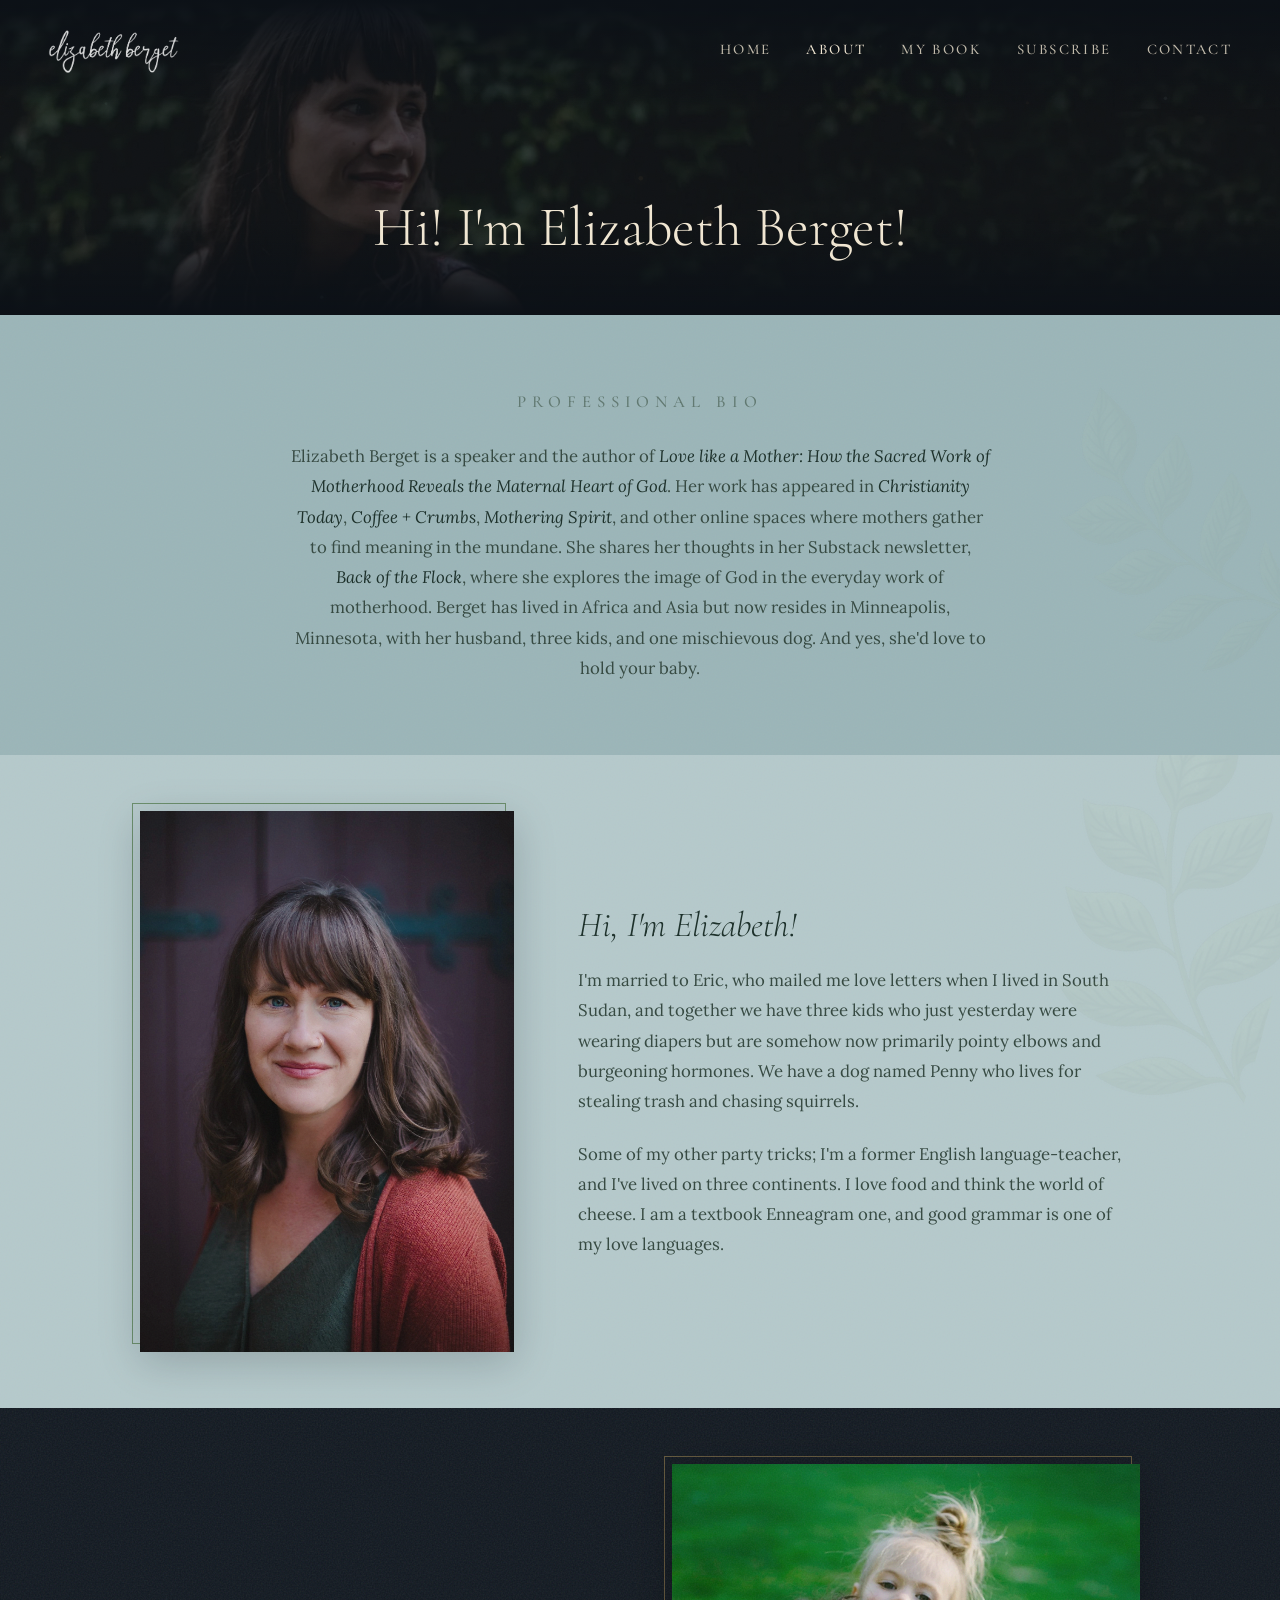
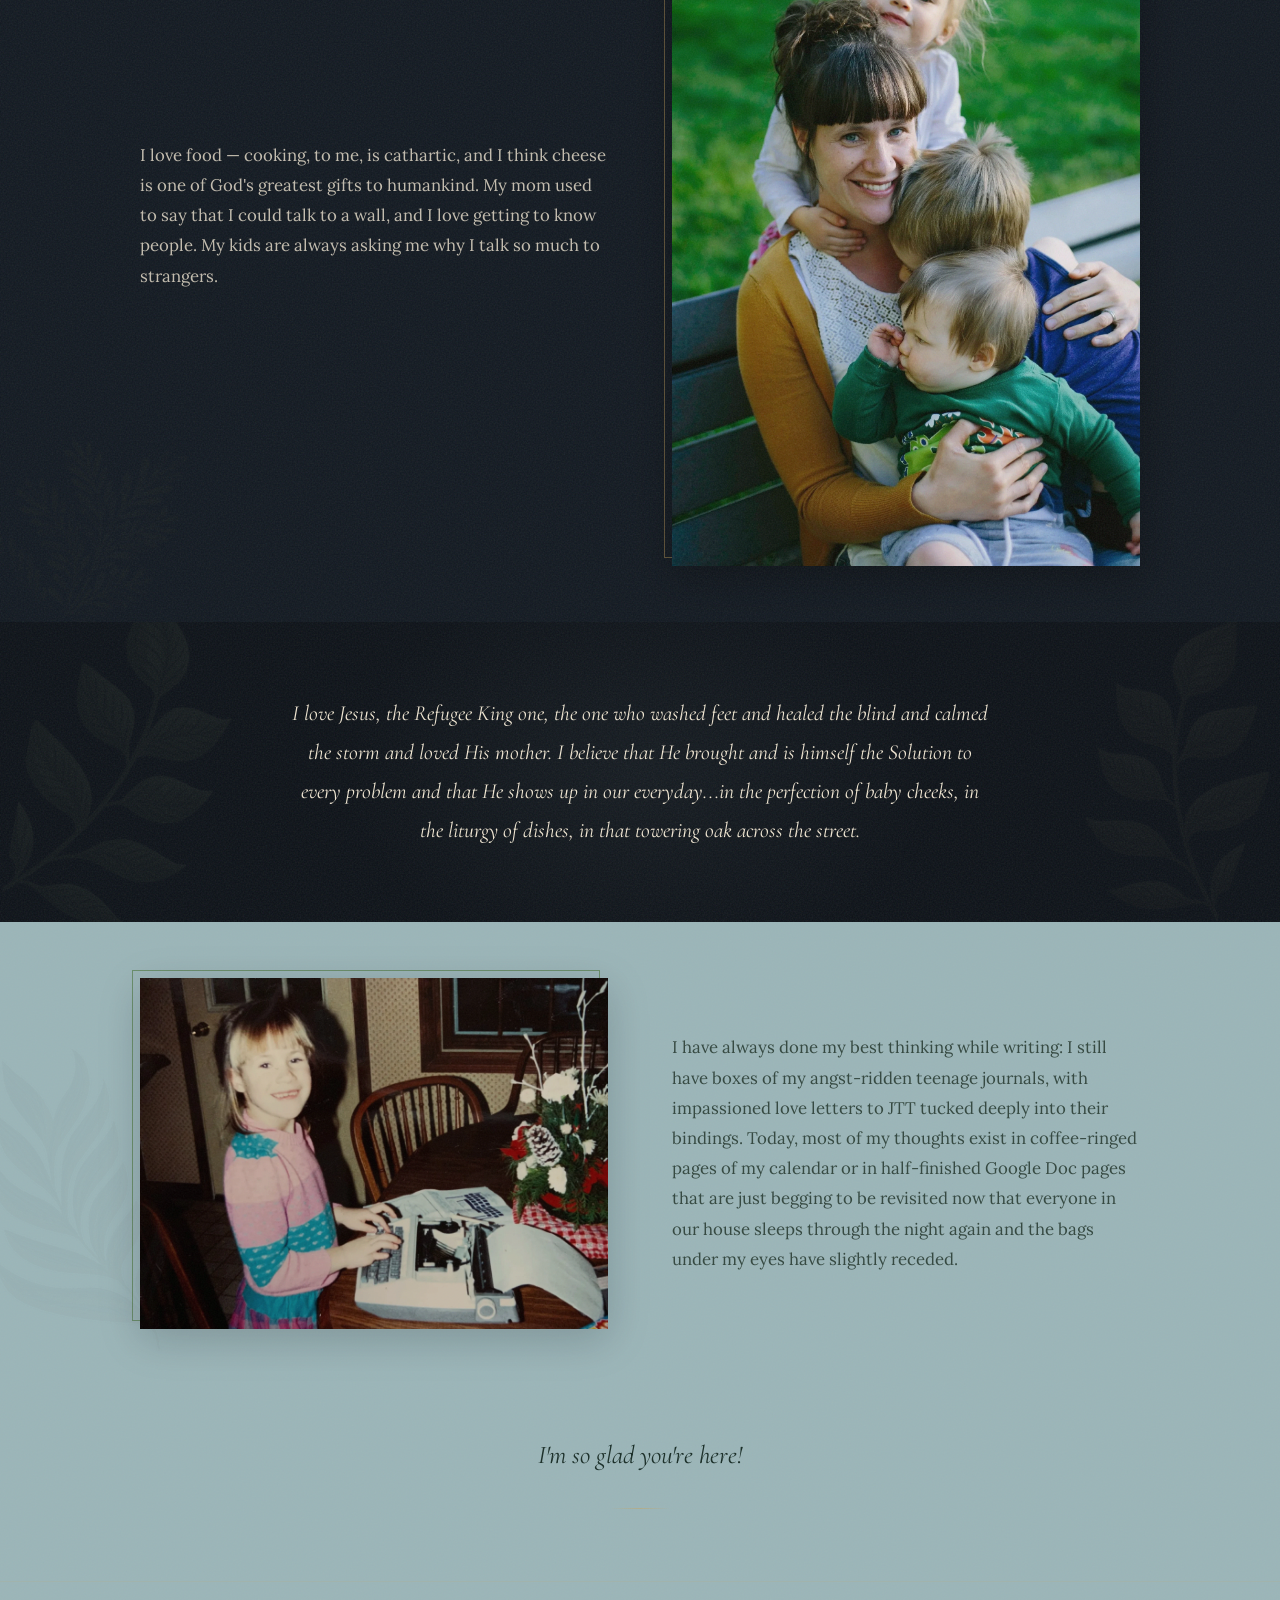
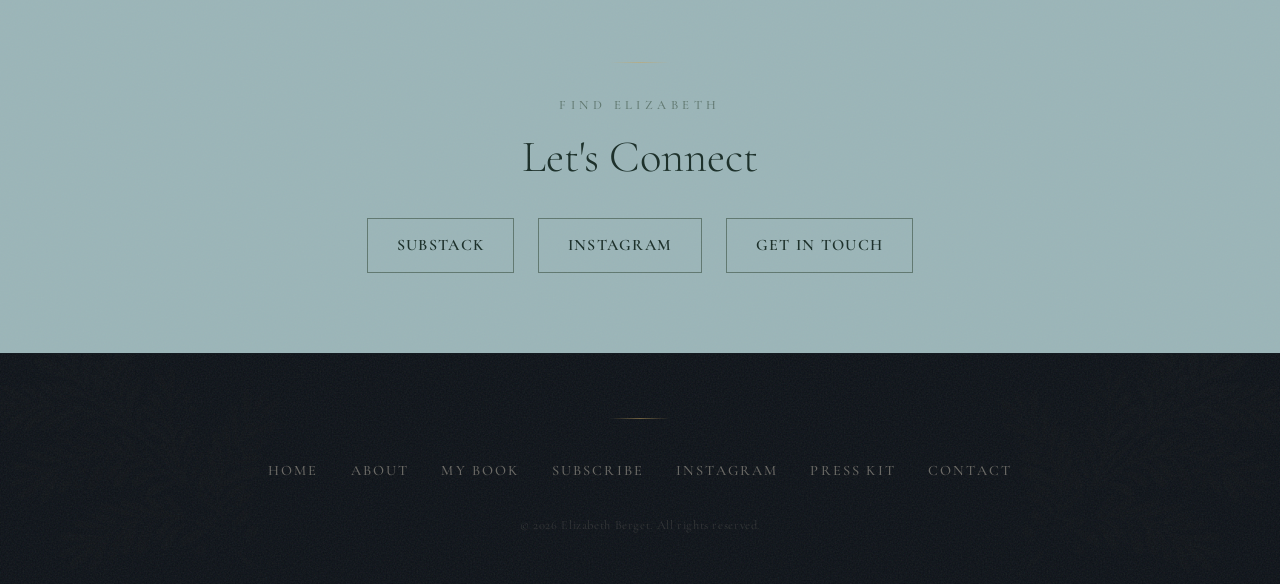
==== about.html @ 2bd314c6 "Update about page bio, hero text, and layout; contact page text; homepage leaf opacity and button te" ====
<!DOCTYPE html>
<html lang="en">
<head>
<meta charset="UTF-8">
<meta name="viewport" content="width=device-width, initial-scale=1.0">
<title>About — Elizabeth Berget</title>
<meta name="description" content="Meet Elizabeth Berget — writer, mother, former teacher, and author of Love Like a Mother.">
<link rel="stylesheet" href="styles.css">
<style>
  .art-leaf { position: absolute; pointer-events: none; z-index: 1; width: 220px; opacity: 0.12; }
  .art-leaf img { display: block; width: 100%; height: auto; }

  /* ===== ABOUT HERO ===== */
  .about-hero {
    position: relative; z-index: 2; overflow: hidden;
  }
  .about-hero-bg {
    width: 100%; height: 35vh; min-height: 280px;
    position: relative; overflow: hidden;
  }
  .about-hero-bg img {
    width: 100%; height: 100%;
    object-fit: cover; object-position: center 30%;
    opacity: 0.5; filter: brightness(0.55) saturate(0.75);
  }
  .about-hero-bg::after {
    content: '';
    position: absolute; inset: 0;
    background: linear-gradient(180deg, var(--midnight) 0%, transparent 35%, transparent 70%, var(--midnight) 100%);
  }
  .about-hero-overlay {
    position: absolute; bottom: 2.5rem; left: 50%;
    transform: translateX(-50%);
    text-align: center; z-index: 3;
  }
  .about-hero-overlay h1 {
    font-family: 'Cormorant Garamond', serif;
    font-size: 3.5rem; font-weight: 300;
    color: var(--cream);
    opacity: 0; animation: fadeUp 0.8s ease 0.3s forwards;
  }


  /* ===== GREETING (blue mist) ===== */
  .about-greeting {
    position: relative; z-index: 2;
    padding: 5rem 2rem 2rem; text-align: center;
    background: var(--blue-mist);
  }
  .about-greeting h2 {
    font-family: 'Cormorant Garamond', serif;
    font-size: 3.2rem; font-weight: 300;
    color: var(--ink); line-height: 1.2; margin-bottom: 0.5rem;
  }
  .about-greeting h2 em {
    font-style: italic; color: var(--midnight-blue); font-weight: 400;
  }
  .about-greeting .greeting-line {
    width: 60px; height: 1px;
    background: linear-gradient(90deg, transparent, var(--gold-dim), transparent);
    margin: 1.5rem auto 0;
  }


  /* ===== STORY BLOCKS ===== */
  .story-block {
    position: relative; z-index: 2; padding: 3.5rem 2rem;
  }

  /* Light = blue mist */
  .story-block.light { background: var(--blue-mist); }
  .story-block.light .story-text p { color: var(--ink-soft); }
  .story-block.light .story-text em { color: var(--midnight-blue); }
  .story-block.light .story-photo::before { border-color: #6A8E6B; }
  .story-block.light .story-photo img { box-shadow: 0 10px 40px rgba(12,17,23,0.2); }

  /* Pale = blue pale (matches "Hi I'm Elizabeth" section) */
  .story-block.pale { background: var(--blue-pale); }
  .story-block.pale .story-text p { color: var(--ink-soft); }
  .story-block.pale .story-text em { color: var(--midnight-blue); }
  .story-block.pale .story-photo::before { border-color: #6A8E6B; }
  .story-block.pale .story-photo img { box-shadow: 0 10px 40px rgba(12,17,23,0.2); }
  .story-block.pale .story-block-inner { grid-template-columns: 2fr 3fr; }

  /* Sage = midnight dark */
  .story-block.sage { background: var(--midnight-warm); }
  .story-block.sage .story-text p { color: var(--cream-soft); }
  .story-block.sage .story-text em { color: var(--blue-pale); }
  .story-block.sage .story-photo::before { border-color: rgba(200,164,92,0.45); }
  .story-block.sage .story-photo img { box-shadow: 0 10px 40px rgba(0,0,0,0.35); }

  .story-block-inner {
    max-width: 1000px; margin: 0 auto;
    display: grid; grid-template-columns: 1fr 1fr;
    gap: 4rem; align-items: center;
  }

  .story-photo { position: relative; }
  .story-photo::before {
    content: '';
    position: absolute;
    top: -8px; left: -8px; right: 8px; bottom: 8px;
    border: 1px solid rgba(200,164,92,0.35);
    pointer-events: none;
  }
  .story-photo img {
    width: 100%; height: auto; display: block;
    filter: brightness(0.95) saturate(0.9);
    box-shadow: 0 10px 40px rgba(0,0,0,0.35);
  }

  .story-greeting {
    font-family: 'Cormorant Garamond', serif;
    font-size: 2.2rem; font-weight: 300;
    font-style: italic; color: var(--ink);
    line-height: 1.2; margin-bottom: 1.2rem;
    text-align: left;
  }

  .story-text p {
    font-size: 1.05rem; color: var(--cream-soft);
    line-height: 1.8; margin-bottom: 1.4rem;
  }
  .story-text p:last-child { margin-bottom: 0; }
  .story-text em { color: var(--blue-pale); font-style: italic; }

  .story-block.reversed .story-photo { order: 2; }
  .story-block.reversed .story-text { order: 1; }


  /* ===== PULL QUOTE (midnight) ===== */
  .pull-quote {
    position: relative; z-index: 2;
    padding: 4.5rem 2rem; text-align: center;
    background: var(--midnight);
  }
  .pull-quote::before {
    content: '';
    position: absolute; top: 50%; left: 50%;
    transform: translate(-50%, -50%);
    width: 600px; height: 400px;
    background: radial-gradient(ellipse at center, rgba(155,181,184,0.06) 0%, transparent 70%);
    pointer-events: none;
  }
  .pull-quote-inner {
    max-width: 700px; margin: 0 auto;
    position: relative; z-index: 2;
  }
  .pull-quote-mark {
    font-family: 'Cormorant Garamond', serif;
    font-size: 5rem; line-height: 1;
    color: var(--gold); opacity: 0.3;
    display: block; margin-bottom: -1rem;
  }
  .pull-quote p {
    font-family: 'Cormorant Garamond', serif;
    font-size: 1.35rem; font-weight: 400;
    font-style: italic; line-height: 1.8;
    color: var(--cream);
  }


  /* ===== CLOSING (blue mist) ===== */
  .about-closing {
    position: relative; z-index: 2;
    padding: 3rem 2rem 4.5rem; text-align: center;
    background: var(--blue-mist);
  }
  .about-closing p {
    font-family: 'Cormorant Garamond', serif;
    font-size: 1.6rem; font-weight: 400;
    font-style: italic; color: var(--ink);
  }
  .about-closing .closing-line {
    width: 60px; height: 1px;
    background: linear-gradient(90deg, transparent, var(--gold-dim), transparent);
    margin: 2rem auto 0;
  }


  /* ===== PROFESSIONAL BIO (midnight) ===== */
  .pro-bio {
    position: relative; z-index: 2;
    padding: 4.5rem 2rem;
    background: var(--midnight-warm);
  }
  .pro-bio.light {
    background: var(--blue-mist);
  }
  .pro-bio-inner {
    max-width: 700px; margin: 0 auto; text-align: center;
  }
  .pro-bio-inner .section-label { margin-bottom: 1.5rem; color: var(--gold); }
  .pro-bio-inner p { font-size: 1.05rem; color: var(--cream-soft); line-height: 1.8; }
  .pro-bio-inner em { color: var(--blue-pale); font-style: italic; }
  .pro-bio.light .pro-bio-inner .section-label { color: var(--ink-faint); }
  .pro-bio.light .pro-bio-inner p { color: var(--ink-soft); }
  .pro-bio.light .pro-bio-inner em { color: var(--ink); }


  /* ===== CONNECT STRIP (blue mist) ===== */
  .connect-strip {
    position: relative; z-index: 2;
    padding: 5rem 2rem; text-align: center;
    background: var(--blue-mist);
    border-top: 1px solid var(--gold-faint);
  }
  .connect-strip .section-label { color: var(--ink-faint); }
  .connect-strip .section-title { color: var(--ink); }
  .social-links {
    display: flex; justify-content: center;
    gap: 1.5rem; margin-top: 2rem; flex-wrap: wrap;
  }
  .social-link {
    display: inline-flex; align-items: center; gap: 0.5rem;
    font-family: 'Cormorant Garamond', serif;
    font-size: 1rem; font-weight: 600;
    letter-spacing: 0.08em; text-transform: uppercase;
    color: var(--ink); text-decoration: none;
    padding: 0.8rem 1.8rem;
    border: 1px solid var(--ink-faint);
    transition: all 0.3s ease; background: transparent;
  }
  .social-link:hover {
    border-color: var(--ink);
    color: var(--midnight-blue);
    transform: translateY(-2px);
    box-shadow: 0 4px 15px rgba(12,17,23,0.1);
  }


  /* ===== DARK SECTION NOISE TEXTURE ===== */
  /* Light sections — very faint grain */
  .pro-bio.light::after,
  .story-block.pale::after,
  .story-block.light::after,
  .about-closing::after,
  .connect-strip::after {
    content: '';
    position: absolute;
    inset: 0;
    z-index: 3;
    pointer-events: none;
    opacity: 0.04;
    background-image: url("data:image/svg+xml,%3Csvg viewBox='0 0 512 512' xmlns='http://www.w3.org/2000/svg'%3E%3Cfilter id='n'%3E%3CfeTurbulence type='fractalNoise' baseFrequency='0.65' numOctaves='4' stitchTiles='stitch'/%3E%3C/filter%3E%3Crect width='100%25' height='100%25' filter='url(%23n)' opacity='1'/%3E%3C/svg%3E");
    background-size: 512px 512px;
  }

  /* Dark sections — matte paper grain */
  .story-block.sage::after,
  .pull-quote::after {
    content: '';
    position: absolute;
    inset: 0;
    z-index: 3;
    pointer-events: none;
    opacity: 0.09;
    background-image: url("data:image/svg+xml,%3Csvg viewBox='0 0 512 512' xmlns='http://www.w3.org/2000/svg'%3E%3Cfilter id='n'%3E%3CfeTurbulence type='fractalNoise' baseFrequency='0.65' numOctaves='4' stitchTiles='stitch'/%3E%3C/filter%3E%3Crect width='100%25' height='100%25' filter='url(%23n)' opacity='1'/%3E%3C/svg%3E");
    background-size: 512px 512px;
  }


  /* ===== RESPONSIVE ===== */
  @media (max-width: 900px) {
    .story-block-inner {
      grid-template-columns: 1fr; gap: 2.5rem; max-width: 520px;
    }
    .story-block.reversed .story-photo { order: 0; }
    .story-block.reversed .story-text { order: 0; }
    .story-text { text-align: center; }
    .story-greeting { text-align: center; }
    .about-greeting h2 { font-size: 2.6rem; }
    .about-hero-overlay h1 { font-size: 2.8rem; }
    .pull-quote p { font-size: 1.15rem; }
    .story-photo { max-width: 380px; margin: 0 auto; }
  }

  @media (max-width: 600px) {
    .about-greeting { padding: 3.5rem 1.5rem 1.5rem; }
    .about-greeting h2 { font-size: 2.2rem; }
    .story-block { padding: 2.5rem 1.5rem; }
    .about-hero-bg { height: 35vh; min-height: 260px; }
    .pull-quote { padding: 3.5rem 1.5rem; }
    .pull-quote p { font-size: 1.08rem; }
    .pro-bio { padding: 3.5rem 1.5rem; }
    .about-closing p { font-size: 1.35rem; }
    .story-photo { max-width: 300px; }
  }
</style>
</head>
<body>

<canvas id="fireflies"></canvas>

<nav id="navbar">
  <a href="index.html" class="nav-logo"><img src="images/logo.png" alt="Elizabeth Berget" style="height:48px;width:auto;"></a>
  <button class="nav-toggle" aria-label="Menu"><span></span><span></span><span></span></button>
  <a href="index.html">Home</a>
  <a href="about.html" class="active">About</a>
  <a href="book.html">My Book</a>
  <a href="https://elizabethberget.substack.com" target="_blank">Subscribe</a>
  <a href="contact.html">Contact</a>
</nav>


<!-- ===== HERO BANNER ===== -->
<section class="about-hero">
  <div class="about-hero-bg">
    <img src="images/lizfullwidth.webp" alt="">
  </div>
  <div class="about-hero-overlay">
    <h1>Hi! I'm Elizabeth Berget!</h1>
  </div>
</section>


<!-- ===== PROFESSIONAL BIO (blue mist) ===== -->
<section class="pro-bio light" style="overflow: hidden;">
  <div class="art-leaf" style="right: 2%; top: 50%; transform: translateY(-50%) rotate(-25deg); width: 180px; opacity: 0.04;">
    <img src="images/art/green-leaf.png" alt="">
  </div>
  <div class="pro-bio-inner reveal">
    <p class="section-label">Professional Bio</p>
    <p>Elizabeth Berget is a speaker and the author of <em>Love like a Mother: How the Sacred Work of Motherhood Reveals the Maternal Heart of God</em>. Her work has appeared in <em>Christianity Today</em>, <em>Coffee + Crumbs</em>, <em>Mothering Spirit</em>, and other online spaces where mothers gather to find meaning in the mundane. She shares her thoughts in her Substack newsletter, <em>Back of the Flock</em>, where she explores the image of God in the everyday work of motherhood. Berget has lived in Africa and Asia but now resides in Minneapolis, Minnesota, with her husband, three kids, and one mischievous dog. And yes, she'd love to hold your baby.</p>
  </div>
</section>


<!-- ===== STORY BLOCK 1 (blue pale) ===== -->
<section class="story-block pale" style="overflow: hidden;">
  <div class="art-leaf" style="right: -1%; top: -10%; width: 240px; opacity: 0.06; transform: rotate(15deg);">
    <img src="images/art/green-leaf.png" alt="">
  </div>
  <div class="story-block-inner">
    <figure class="story-photo reveal">
      <img src="images/about.webp" alt="Elizabeth Berget">
    </figure>
    <div class="story-text reveal reveal-d1">
      <h2 class="story-greeting">Hi, I'm Elizabeth!</h2>
      <p>I'm married to Eric, who mailed me love letters when I lived in South Sudan, and together we have three kids who just yesterday were wearing diapers but are somehow now primarily pointy elbows and burgeoning hormones. We have a dog named Penny who lives for stealing trash and chasing squirrels.</p>
      <p>Some of my other party tricks; I'm a former English language-teacher, and I've lived on three continents. I love food and think the world of cheese. I am a textbook Enneagram one, and good grammar is one of my love languages.</p>
    </div>
  </div>
</section>


<!-- ===== STORY BLOCK 2 (midnight dark) ===== -->
<section class="story-block reversed sage" style="overflow: hidden;">
  <div class="art-leaf" style="left: -2%; bottom: -5%; width: 200px; opacity: 0.05; transform: scaleX(-1) rotate(-10deg);">
    <img src="images/art/olive-fern.png" alt="">
  </div>
  <div class="story-block-inner">
    <figure class="story-photo reveal">
      <img src="images/liz-kids.webp" alt="Elizabeth with her kids">
    </figure>
    <div class="story-text reveal reveal-d1">
      <p>I love food — cooking, to me, is cathartic, and I think cheese is one of God's greatest gifts to humankind. My mom used to say that I could talk to a wall, and I love getting to know people. My kids are always asking me why I talk so much to strangers.</p>
    </div>
  </div>
</section>


<!-- ===== PULL QUOTE (midnight) ===== -->
<section class="pull-quote" style="overflow: hidden;">
  <div class="art-leaf" style="left: 2%; bottom: -8%; width: 200px; opacity: 0.05; transform: scaleX(-1) rotate(-10deg);">
    <img src="images/art/green-leaf.png" alt="">
  </div>
  <div class="art-leaf" style="right: 1%; top: -5%; width: 180px; opacity: 0.04; transform: rotate(20deg);">
    <img src="images/art/green-leaf.png" alt="">
  </div>
  <div class="pull-quote-inner reveal">
    <p>I love Jesus, the Refugee King one, the one who washed feet and healed the blind and calmed the storm and loved His mother. I believe that He brought and is himself the Solution to every problem and that He shows up in our everyday...in the perfection of baby cheeks, in the liturgy of dishes, in that towering oak across the street.</p>
  </div>
</section>


<!-- ===== STORY BLOCK 3 (blue mist) ===== -->
<section class="story-block light" style="overflow: hidden;">
  <div class="art-leaf" style="left: -1%; bottom: 5%; width: 180px; opacity: 0.05; transform: scaleX(-1) rotate(8deg);">
    <img src="images/art/blue-leaf.png" alt="">
  </div>
  <div class="story-block-inner">
    <figure class="story-photo reveal">
      <img src="images/liz-typewriter.webp" alt="Young Elizabeth at a typewriter">
    </figure>
    <div class="story-text reveal reveal-d1">
      <p>I have always done my best thinking while writing: I still have boxes of my angst-ridden teenage journals, with impassioned love letters to JTT tucked deeply into their bindings. Today, most of my thoughts exist in coffee-ringed pages of my calendar or in half-finished Google Doc pages that are just begging to be revisited now that everyone in our house sleeps through the night again and the bags under my eyes have slightly receded.</p>
    </div>
  </div>
</section>


<!-- ===== CLOSING (blue mist) ===== -->
<div class="about-closing reveal">
  <p>I'm so glad you're here!</p>
  <div class="closing-line"></div>
</div>


<!-- ===== CONNECT (blue mist) ===== -->
<section class="connect-strip" style="overflow: hidden;">
  <div class="reveal">
    <div class="gold-rule" style="margin-bottom: 2rem;"></div>
    <p class="section-label">Find Elizabeth</p>
    <h2 class="section-title" style="margin-bottom: 0.5rem;">Let's Connect</h2>
    <div class="social-links">
      <a href="https://elizabethberget.substack.com" target="_blank" class="social-link">Substack</a>
      <a href="https://www.instagram.com/elizabeth_a_berget/" target="_blank" class="social-link">Instagram</a>
      <a href="contact.html" class="social-link">Get in Touch</a>
    </div>
  </div>
</section>


<!-- ===== FOOTER ===== -->
<footer style="overflow: hidden;">
  <div class="art" style="position:absolute; left: -2%; bottom: 0; width: 350px; opacity: 0.06; transform: rotate(12deg); pointer-events: none; z-index: 1;">
    <img src="images/art/back-fern.png" alt="" style="display:block; width:100%; height:auto;">
  </div>
  <div class="art" style="position:absolute; right: -2%; bottom: 0; width: 350px; opacity: 0.06; transform: scaleX(-1) rotate(12deg); pointer-events: none; z-index: 1;">
    <img src="images/art/back-fern.png" alt="" style="display:block; width:100%; height:auto;">
  </div>
  <div class="gold-rule" style="margin-bottom: 2.5rem;"></div>
  <div class="footer-links" style="position:relative; z-index:5;">
    <a href="index.html">Home</a>
    <a href="about.html">About</a>
    <a href="book.html">My Book</a>
    <a href="https://elizabethberget.substack.com" target="_blank">Subscribe</a>
    <a href="https://www.instagram.com/elizabeth_a_berget/" target="_blank">Instagram</a>
    <a href="press.html">Press Kit</a>
    <a href="contact.html">Contact</a>
  </div>
  <p class="footer-copy" style="position:relative; z-index:5;">&copy; 2026 Elizabeth Berget. All rights reserved.</p>
</footer>

<script src="main.js"></script>
</body>
</html>
---- styles.css ----
/* ===== ELIZABETH BERGET — SHARED SITE STYLES ===== */
/* Enchanted Night Garden Aesthetic */

@import url('https://fonts.googleapis.com/css2?family=Cormorant+Garamond:ital,wght@0,300;0,400;0,500;0,600;0,700;1,300;1,400;1,500;1,600&family=Lora:ital,wght@0,400;0,500;0,600;1,400;1,500&display=swap');

:root {
  /* Dark palette */
  --midnight: #0C1117;
  --midnight-warm: #111820;
  --midnight-blue: #14202A;

  /* Dusty blue from the cover */
  --blue-mist: #9BB5B8;
  --blue-pale: #B5C9CB;
  --blue-cloud: #C2D1D3;
  --blue-deep: #7A9EA2;
  --blue-faint: rgba(155,181,184,0.10);

  /* Cream */
  --cream: #F0E6D2;
  --cream-soft: rgba(240,230,210,0.80);
  --cream-faint: rgba(240,230,210,0.40);

  /* Gold */
  --gold: #C8A45C;
  --gold-light: #DFC07A;
  --gold-dim: rgba(200,164,92,0.50);
  --gold-faint: rgba(200,164,92,0.12);

  /* Gold on light backgrounds */
  --gold-dark: #6B5020;

  /* Nature accents */
  --sage: #6A8E6B;
  --sage-soft: rgba(106,142,107,0.5);
  --olive: #4A6A3E;
  --coral: #C75B3F;

  /* Text on blue-mist backgrounds */
  --ink: #1A2E28;
  --ink-soft: #344840;
  --ink-faint: #607870;
}

* { margin: 0; padding: 0; box-sizing: border-box; }
html { scroll-behavior: smooth; overflow-x: hidden; }

body {
  font-family: 'Lora', Georgia, serif;
  background: var(--midnight);
  color: var(--cream);
  line-height: 1.7;
  overflow-x: hidden;
  position: relative;
}

/* Grain texture */
body::before {
  content: '';
  position: fixed;
  inset: 0;
  z-index: 1;
  pointer-events: none;
  opacity: 0.025;
  background-image: url("data:image/svg+xml,%3Csvg viewBox='0 0 256 256' xmlns='http://www.w3.org/2000/svg'%3E%3Cfilter id='noise'%3E%3CfeTurbulence type='fractalNoise' baseFrequency='0.85' numOctaves='4' stitchTiles='stitch'/%3E%3C/filter%3E%3Crect width='100%25' height='100%25' filter='url(%23noise)' opacity='1'/%3E%3C/svg%3E");
  background-repeat: repeat;
  background-size: 256px 256px;
}

/* ===== FIREFLY CANVAS ===== */
#fireflies {
  position: fixed;
  top: 0; left: 0;
  width: 100%; height: 100%;
  z-index: 0;
  pointer-events: none;
}

/* ===== BOTANICAL VINE BORDERS ===== */
.vine-border-left,
.vine-border-right {
  position: fixed;
  top: 0;
  width: 80px;
  height: 100%;
  z-index: 1;
  pointer-events: none;
  opacity: 0.07;
}
.vine-border-left { left: 0; }
.vine-border-right { right: 0; transform: scaleX(-1); }

/* ===== NAVIGATION ===== */
nav {
  position: fixed;
  top: 0;
  width: 100%;
  z-index: 100;
  padding: 1.6rem 3rem;
  display: flex;
  justify-content: flex-end;
  align-items: center;
  gap: 2.2rem;
  transition: all 0.5s ease;
}
.nav-logo {
  margin-right: auto;
  display: block;
  line-height: 0;
  opacity: 0.85;
  transition: opacity 0.3s ease;
}
.nav-logo:hover { opacity: 1; }
.nav-logo img {
  height: 48px !important;
  max-height: 48px !important;
  width: auto;
  display: block;
  filter: brightness(0) invert(1);
}
nav.scrolled .nav-logo img {
  filter: brightness(0) invert(0.9);
}

nav.scrolled {
  background: rgba(12,17,23,0.92);
  backdrop-filter: blur(14px);
  -webkit-backdrop-filter: blur(14px);
  border-bottom: 1px solid var(--gold-faint);
}

nav a {
  font-family: 'Cormorant Garamond', serif;
  font-size: 0.92rem;
  font-weight: 500;
  letter-spacing: 0.16em;
  text-transform: uppercase;
  color: var(--cream-soft);
  text-decoration: none;
  transition: color 0.3s ease;
}
nav a:hover, nav a.active { color: var(--cream); }

/* ===== HAMBURGER BUTTON ===== */
.nav-toggle {
  display: none;
  background: none;
  border: none;
  cursor: pointer;
  padding: 0.5rem;
  z-index: 101;
}
.nav-toggle span {
  display: block;
  width: 24px;
  height: 2px;
  background: var(--cream);
  margin: 5px 0;
  transition: all 0.3s ease;
}
nav.open .nav-toggle span:nth-child(1) {
  transform: rotate(45deg) translate(5px, 5px);
}
nav.open .nav-toggle span:nth-child(2) {
  opacity: 0;
}
nav.open .nav-toggle span:nth-child(3) {
  transform: rotate(-45deg) translate(5px, -5px);
}

@media (max-width: 768px) {
  nav {
    position: fixed;
    flex-direction: column;
    align-items: stretch;
    padding: 0;
    background: rgba(12,17,23,0.97) !important;
    backdrop-filter: blur(14px);
    -webkit-backdrop-filter: blur(14px);
    gap: 0;
  }
  .nav-logo {
    position: absolute;
    left: 1.2rem;
    top: 0.7rem;
  }
  .nav-logo img {
    height: 22px !important;
  }
  .nav-logo img {
    filter: brightness(0) invert(0.9) !important;
  }
  .nav-toggle {
    display: block;
    position: absolute;
    right: 1.2rem;
    top: 0.7rem;
  }
  .nav-toggle span {
    background: var(--cream) !important;
  }
  nav a {
    display: none;
    width: 100%;
    text-align: center;
    padding: 0.9rem 1rem;
    font-size: 1rem;
    letter-spacing: 0.2em;
    color: var(--cream-soft) !important;
    border-bottom: 1px solid rgba(155,181,184,0.06);
  }
  nav a:hover, nav a.active {
    color: var(--cream) !important;
  }
  nav.open a {
    display: block;
  }
  nav a:last-of-type { border-bottom: none; }
  /* Invisible spacer to keep nav height for hamburger */
  nav::before {
    content: '';
    display: block;
    height: 38px;
  }
}

/* ===== GOLD DIVIDER ===== */
.gold-rule {
  width: 60px;
  height: 1px;
  background: linear-gradient(90deg, transparent, var(--gold-dim), transparent);
  margin: 0 auto;
}

/* ===== BOTANICAL DIVIDER ===== */
.botanical-divider {
  display: flex;
  align-items: center;
  justify-content: center;
  gap: 0.8rem;
  padding: 0.5rem 0;
  color: var(--gold-dim);
}
.botanical-divider .stem {
  width: 50px;
  height: 1px;
  background: linear-gradient(90deg, transparent, var(--gold-dim), transparent);
}
.leaf-icon {
  width: 26px;
  height: 26px;
  opacity: 0.7;
}

/* ===== BUTTONS ===== */
.btn-primary {
  display: inline-flex;
  align-items: center;
  gap: 0.6rem;
  font-family: 'Cormorant Garamond', serif;
  font-size: 1.05rem;
  font-weight: 600;
  letter-spacing: 0.12em;
  text-transform: uppercase;
  color: var(--midnight);
  background: linear-gradient(135deg, var(--gold) 0%, var(--gold-light) 100%);
  padding: 1rem 2.2rem;
  text-decoration: none;
  border: none;
  cursor: pointer;
  transition: all 0.3s ease;
  position: relative;
  overflow: hidden;
}
.btn-primary::before {
  content: '';
  position: absolute;
  inset: 0;
  background: linear-gradient(135deg, var(--gold-light) 0%, var(--gold) 100%);
  opacity: 0;
  transition: opacity 0.3s ease;
}
.btn-primary:hover::before { opacity: 1; }
.btn-primary:hover { transform: translateY(-2px); box-shadow: 0 8px 30px rgba(200,164,92,0.25); }
.btn-primary span { position: relative; z-index: 1; }

.btn-secondary {
  display: inline-flex;
  align-items: center;
  font-family: 'Cormorant Garamond', serif;
  font-size: 1.05rem;
  font-weight: 600;
  letter-spacing: 0.12em;
  text-transform: uppercase;
  color: var(--cream);
  background: transparent;
  padding: 1rem 2.2rem;
  text-decoration: none;
  border: 1px solid rgba(240,230,210,0.2);
  cursor: pointer;
  transition: all 0.3s ease;
}
.btn-secondary:hover {
  border-color: var(--blue-mist);
  color: var(--blue-mist);
  background: rgba(155,181,184,0.06);
}

/* ===== SECTION HELPERS ===== */
.section-label {
  font-family: 'Cormorant Garamond', serif;
  font-size: 0.8rem;
  font-weight: 500;
  letter-spacing: 0.35em;
  text-transform: uppercase;
  color: var(--gold);
  text-align: center;
  margin-bottom: 0.8rem;
}

.section-title {
  font-family: 'Cormorant Garamond', serif;
  font-size: 2.8rem;
  font-weight: 300;
  text-align: center;
  color: var(--cream);
  margin-bottom: 3rem;
  line-height: 1.25;
}

/* ===== FOOTER ===== */
footer {
  position: relative;
  z-index: 2;
  padding: 4rem 2rem 3rem;
  text-align: center;
  border-top: 1px solid rgba(155,181,184,0.06);
  background: var(--midnight);
}
.footer-links {
  display: flex;
  justify-content: center;
  gap: 2rem;
  margin-bottom: 2rem;
  flex-wrap: wrap;
}
.footer-links a {
  font-family: 'Cormorant Garamond', serif;
  font-size: 0.9rem;
  font-weight: 500;
  letter-spacing: 0.15em;
  text-transform: uppercase;
  color: var(--cream-faint);
  text-decoration: none;
  transition: color 0.3s ease;
}
.footer-links a:hover { color: var(--gold); }
.footer-copy {
  font-size: 0.78rem;
  color: rgba(240,230,210,0.15);
  font-family: 'Cormorant Garamond', serif;
  letter-spacing: 0.05em;
}

/* ===== DARK SECTION NOISE TEXTURE ===== */
footer::after {
  content: '';
  position: absolute;
  inset: 0;
  z-index: 3;
  pointer-events: none;
  opacity: 0.09;
  background-image: url("data:image/svg+xml,%3Csvg viewBox='0 0 512 512' xmlns='http://www.w3.org/2000/svg'%3E%3Cfilter id='n'%3E%3CfeTurbulence type='fractalNoise' baseFrequency='0.65' numOctaves='4' stitchTiles='stitch'/%3E%3C/filter%3E%3Crect width='100%25' height='100%25' filter='url(%23n)' opacity='1'/%3E%3C/svg%3E");
  background-size: 512px 512px;
}

/* ===== SCROLL REVEAL ===== */
.reveal {
  opacity: 0;
  transform: translateY(28px);
  transition: opacity 0.9s ease, transform 0.9s ease;
}
.reveal.visible {
  opacity: 1;
  transform: translateY(0);
}
.reveal-d1 { transition-delay: 0.12s; }
.reveal-d2 { transition-delay: 0.24s; }
.reveal-d3 { transition-delay: 0.36s; }

/* ===== ANIMATIONS ===== */
@keyframes fadeUp {
  from { opacity: 0; transform: translateY(24px); }
  to { opacity: 1; transform: translateY(0); }
}

@keyframes coverBreathe {
  0% { box-shadow: 0 4px 20px rgba(0,0,0,0.3), 0 20px 60px rgba(0,0,0,0.4), 0 0 80px rgba(155,181,184,0.08); }
  100% { box-shadow: 0 4px 20px rgba(0,0,0,0.3), 0 20px 60px rgba(0,0,0,0.4), 0 0 100px rgba(155,181,184,0.14), 0 0 40px rgba(200,164,92,0.06); }
}

/* ===== RESPONSIVE ===== */
@media (max-width: 900px) {
  .section-title { font-size: 2.3rem; }
  .vine-border-left, .vine-border-right { display: none; }
}

@media (max-width: 600px) {
}
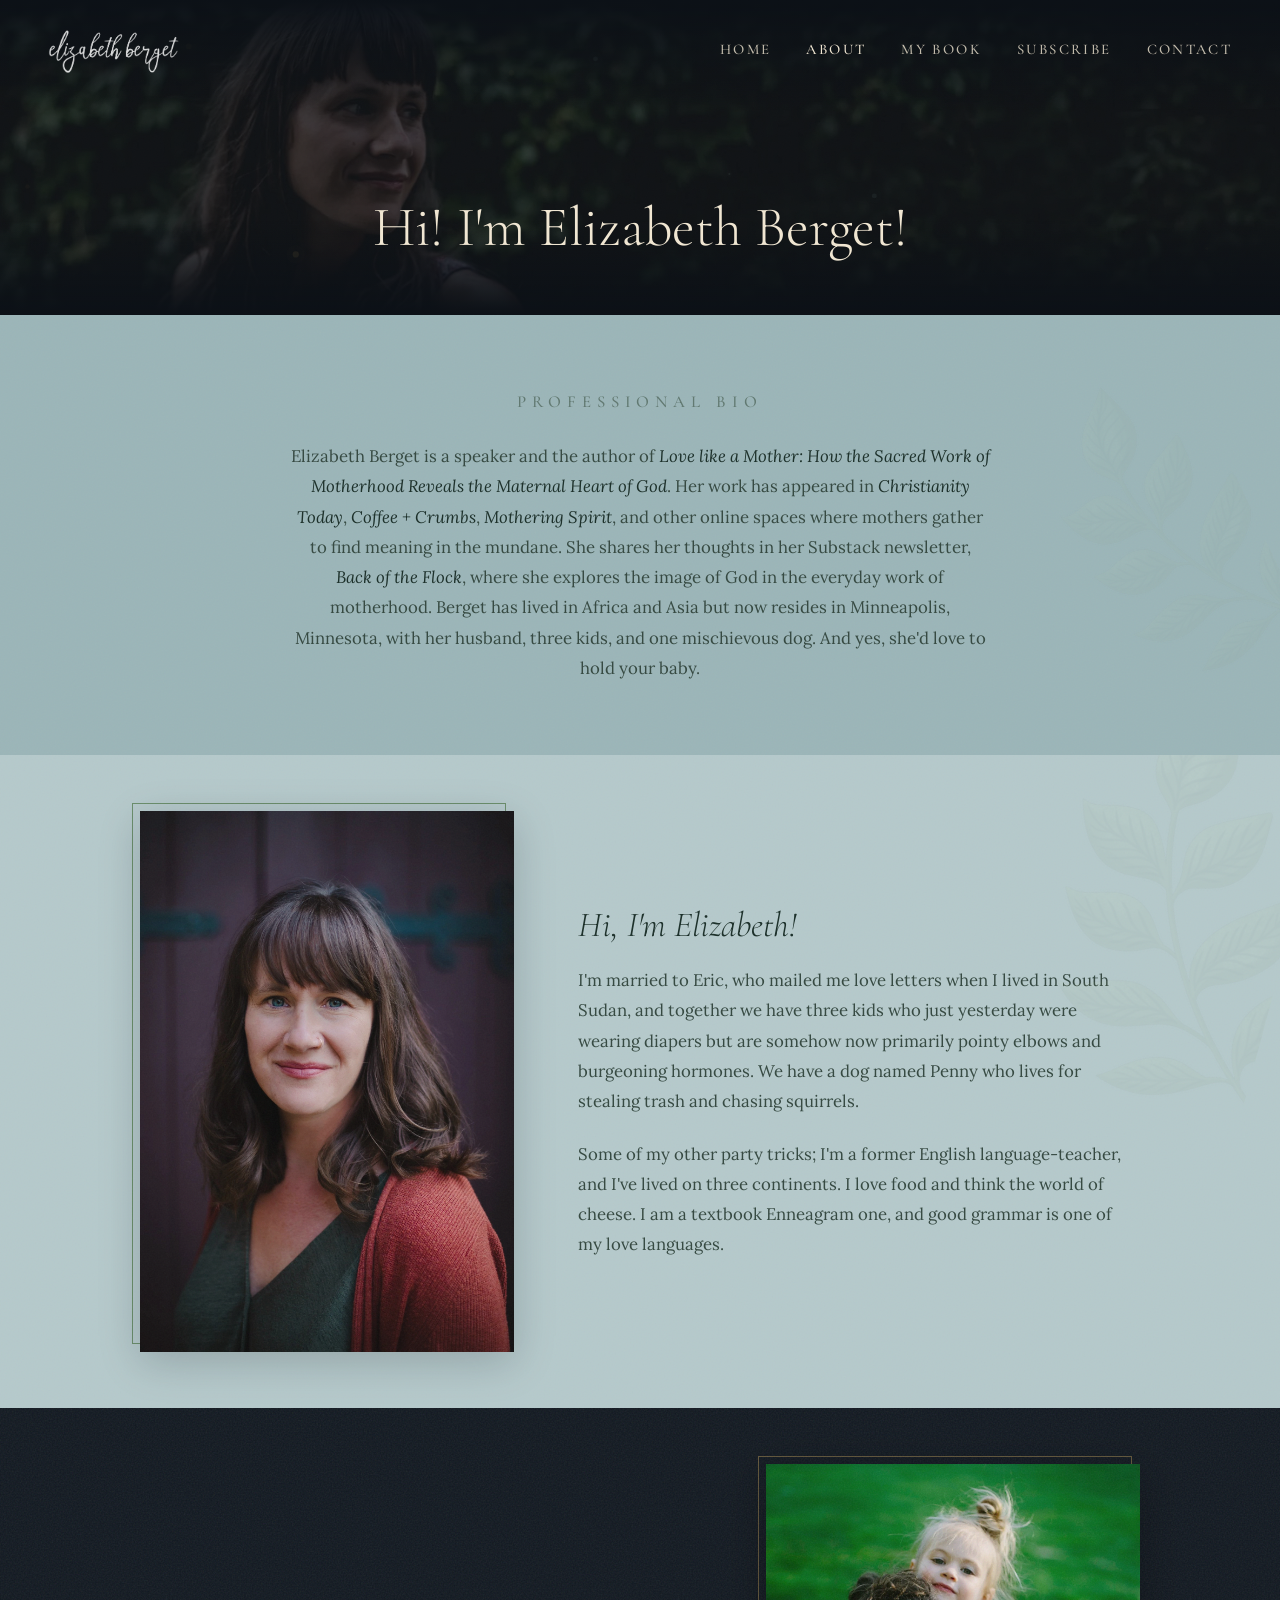
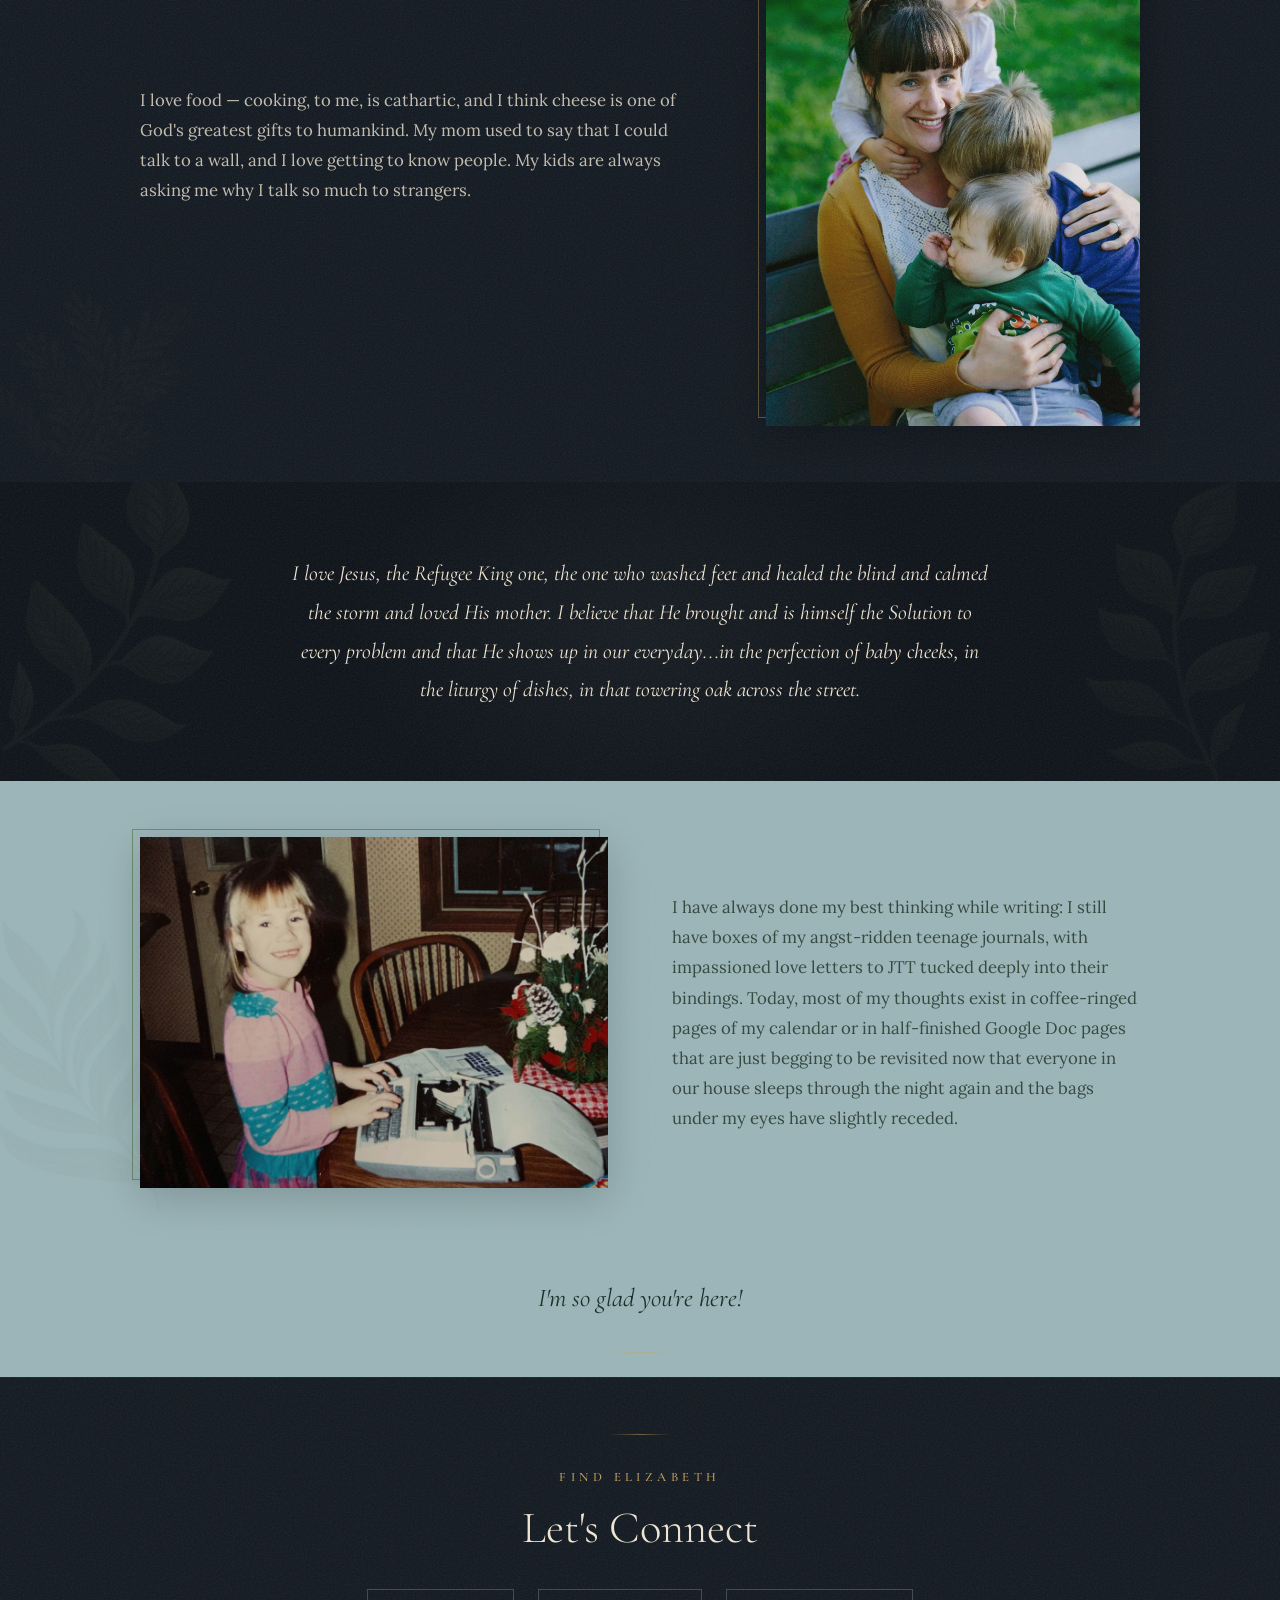
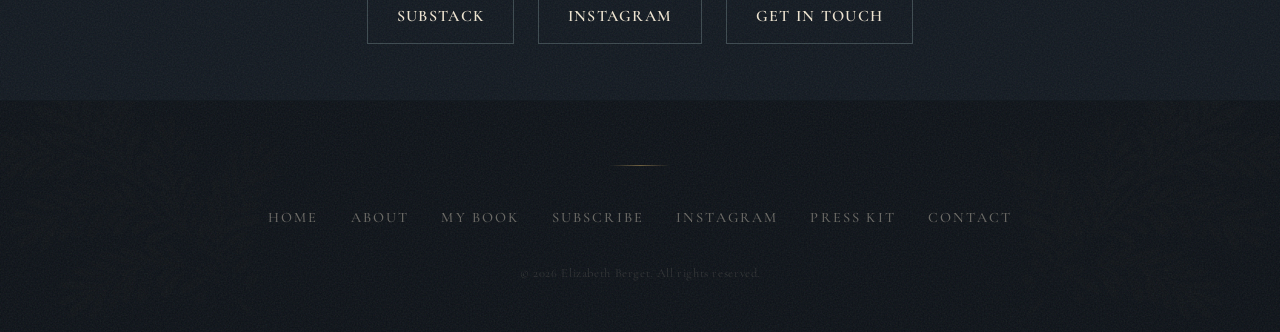
==== commit 8242790a: "Update about page layout, homepage leaf opacities, and press kit hero texture - About: smaller kids " ====
--- a/about.html
+++ b/about.html
@@ -88,6 +88,7 @@
   .story-block.sage .story-text em { color: var(--blue-pale); }
   .story-block.sage .story-photo::before { border-color: rgba(200,164,92,0.45); }
   .story-block.sage .story-photo img { box-shadow: 0 10px 40px rgba(0,0,0,0.35); }
+  .story-block.sage .story-block-inner { grid-template-columns: 3fr 2fr; }
 
   .story-block-inner {
     max-width: 1000px; margin: 0 auto;
@@ -163,7 +164,7 @@
   /* ===== CLOSING (blue mist) ===== */
   .about-closing {
     position: relative; z-index: 2;
-    padding: 3rem 2rem 4.5rem; text-align: center;
+    padding: 2rem 2rem 1.5rem; text-align: center;
     background: var(--blue-mist);
   }
   .about-closing p {
@@ -201,12 +202,12 @@
   /* ===== CONNECT STRIP (blue mist) ===== */
   .connect-strip {
     position: relative; z-index: 2;
-    padding: 5rem 2rem; text-align: center;
-    background: var(--blue-mist);
+    padding: 3.5rem 2rem; text-align: center;
+    background: var(--midnight-warm);
     border-top: 1px solid var(--gold-faint);
   }
-  .connect-strip .section-label { color: var(--ink-faint); }
-  .connect-strip .section-title { color: var(--ink); }
+  .connect-strip .section-label { color: var(--gold); }
+  .connect-strip .section-title { color: var(--cream); }
   .social-links {
     display: flex; justify-content: center;
     gap: 1.5rem; margin-top: 2rem; flex-wrap: wrap;
@@ -216,16 +217,16 @@
     font-family: 'Cormorant Garamond', serif;
     font-size: 1rem; font-weight: 600;
     letter-spacing: 0.08em; text-transform: uppercase;
-    color: var(--ink); text-decoration: none;
+    color: var(--cream); text-decoration: none;
     padding: 0.8rem 1.8rem;
-    border: 1px solid var(--ink-faint);
+    border: 1px solid rgba(155,181,184,0.3);
     transition: all 0.3s ease; background: transparent;
   }
   .social-link:hover {
-    border-color: var(--ink);
-    color: var(--midnight-blue);
+    border-color: var(--cream);
+    color: var(--cream);
     transform: translateY(-2px);
-    box-shadow: 0 4px 15px rgba(12,17,23,0.1);
+    box-shadow: 0 4px 15px rgba(0,0,0,0.2);
   }
 
 
@@ -234,8 +235,7 @@
   .pro-bio.light::after,
   .story-block.pale::after,
   .story-block.light::after,
-  .about-closing::after,
-  .connect-strip::after {
+  .about-closing::after {
     content: '';
     position: absolute;
     inset: 0;
@@ -248,7 +248,8 @@
 
   /* Dark sections — matte paper grain */
   .story-block.sage::after,
-  .pull-quote::after {
+  .pull-quote::after,
+  .connect-strip::after {
     content: '';
     position: absolute;
     inset: 0;
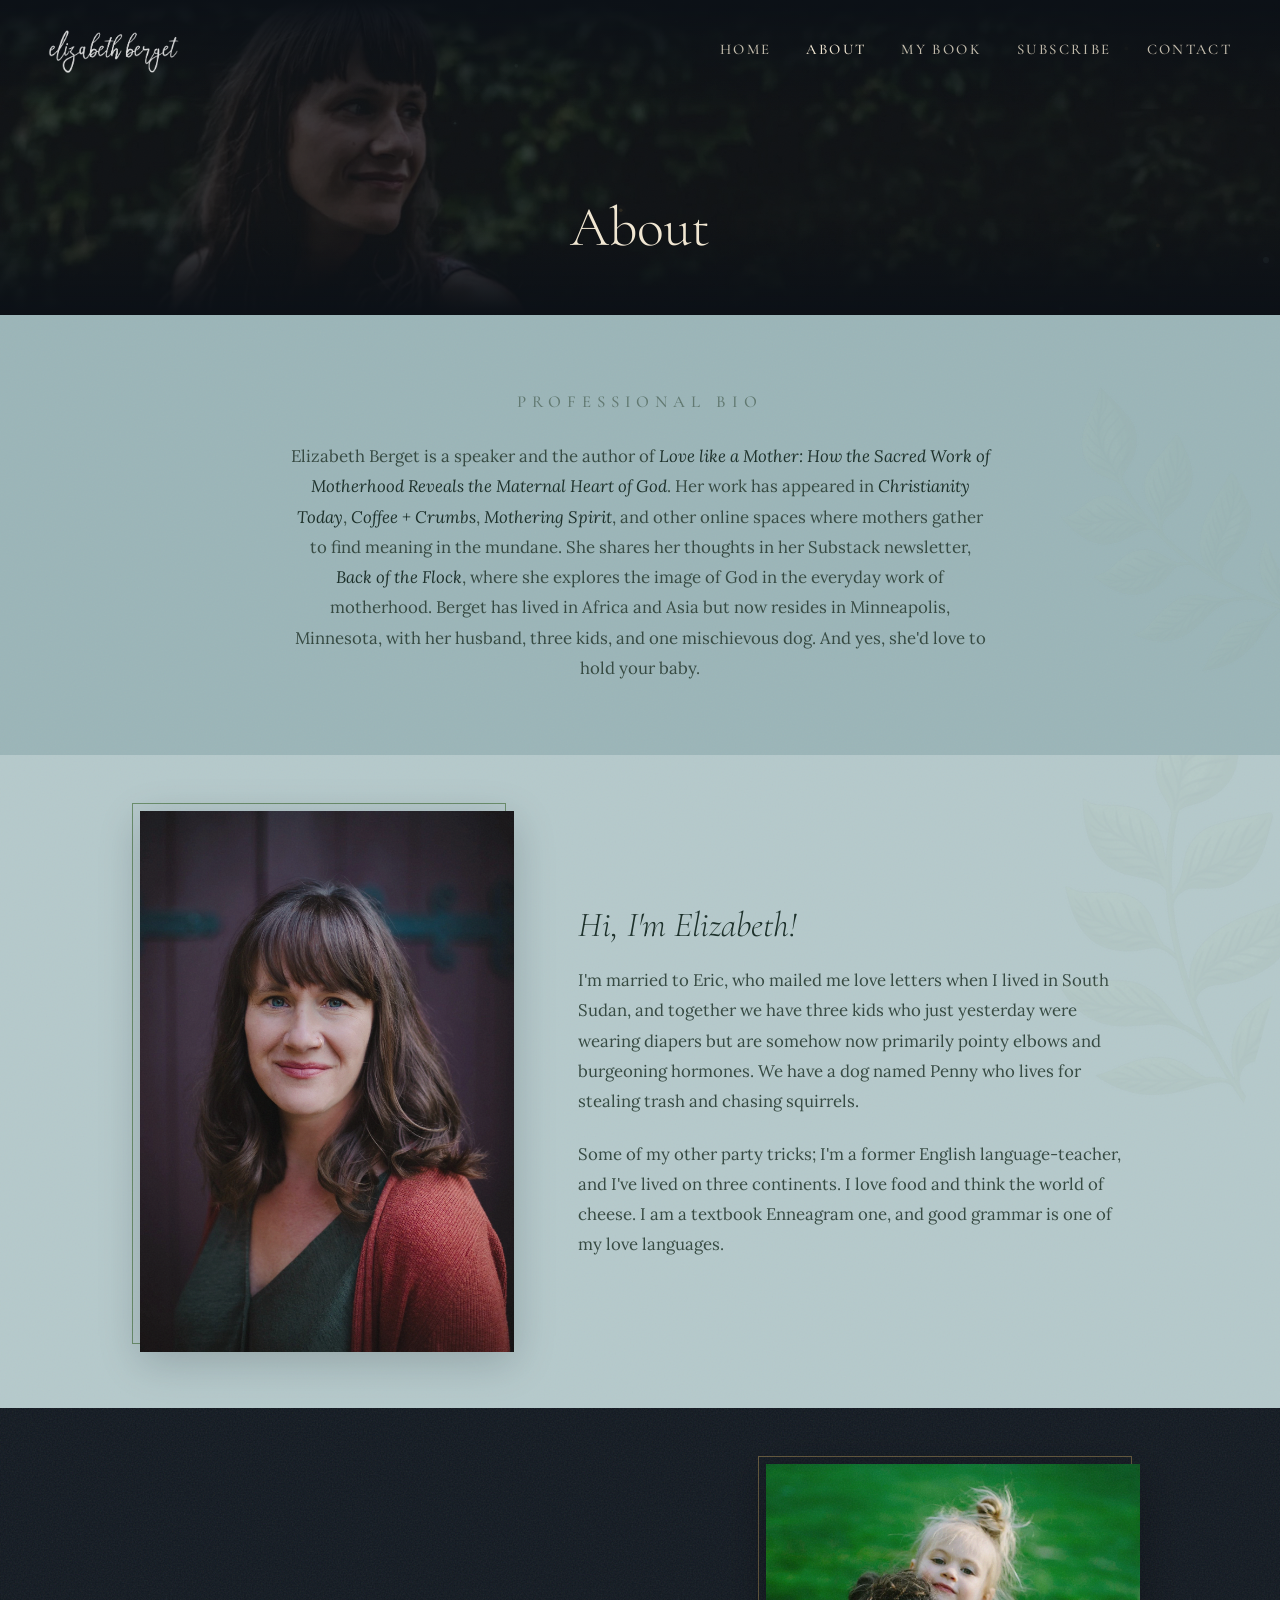
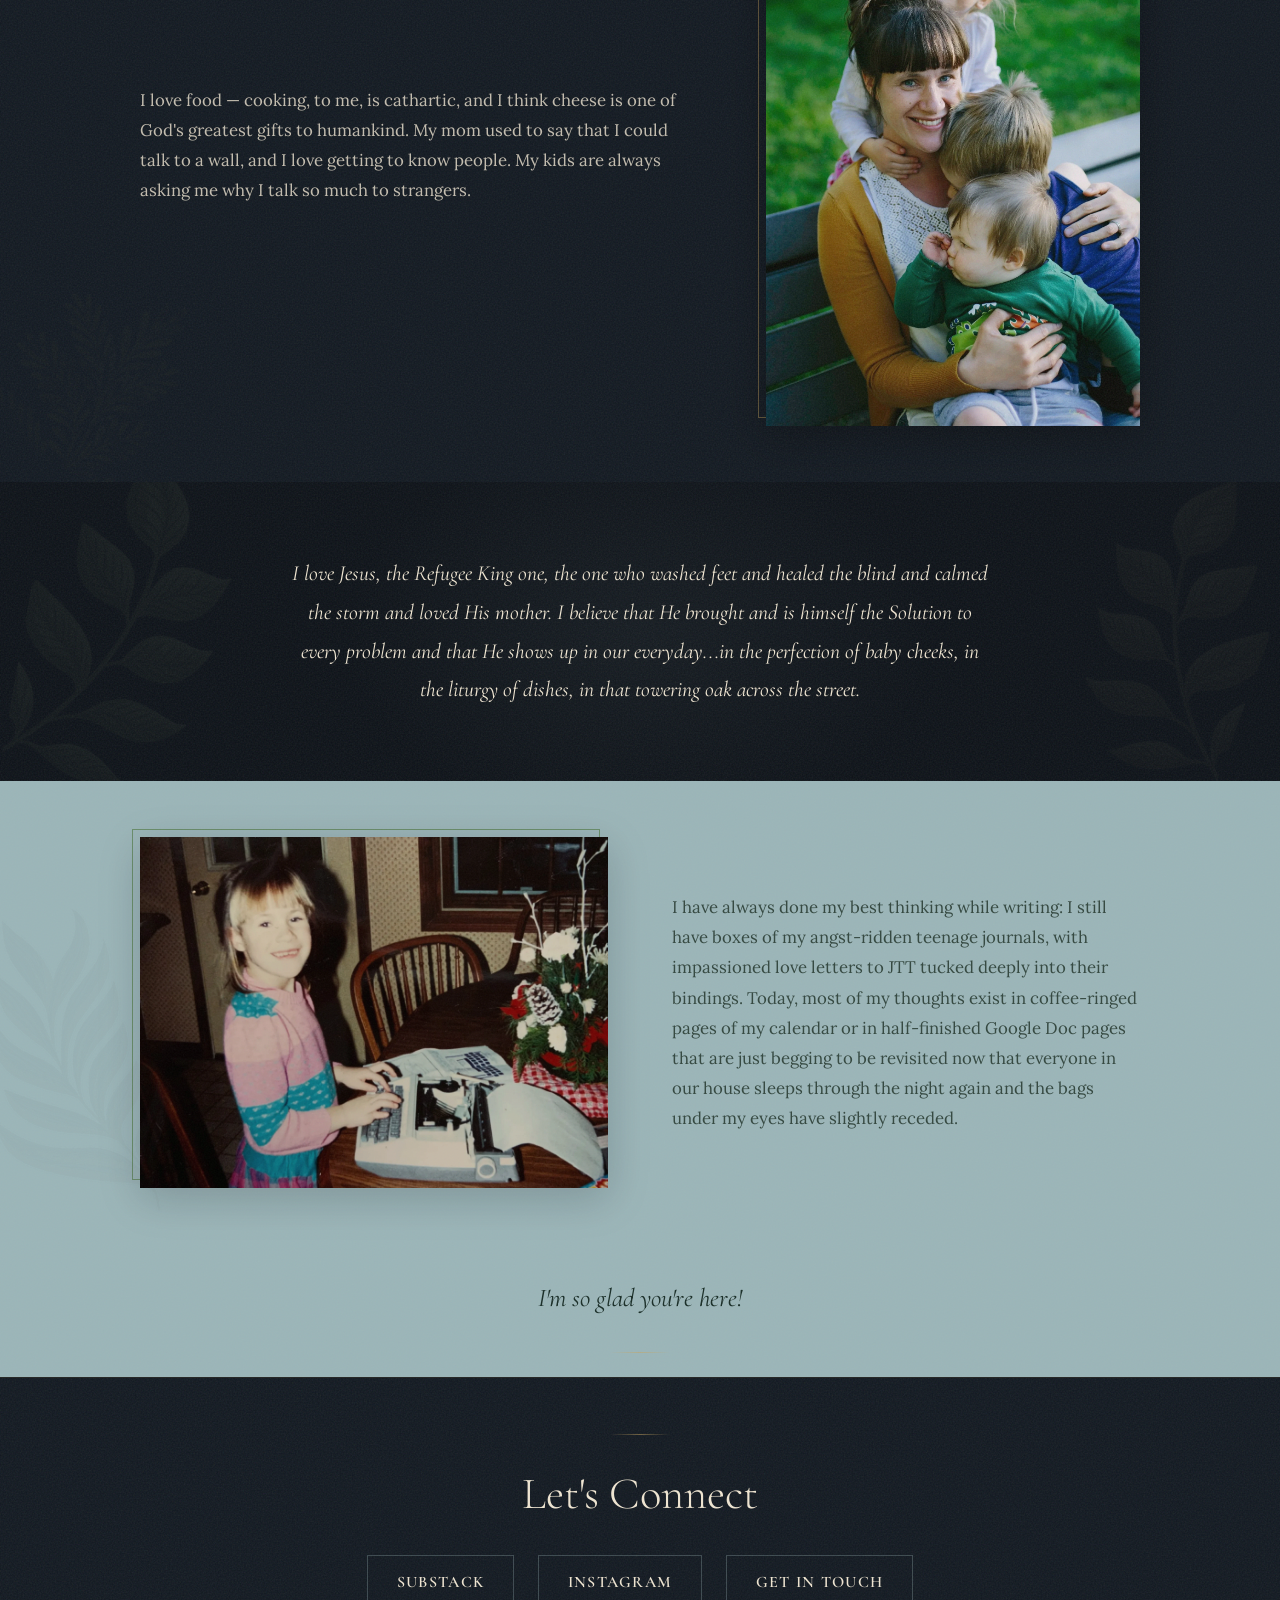
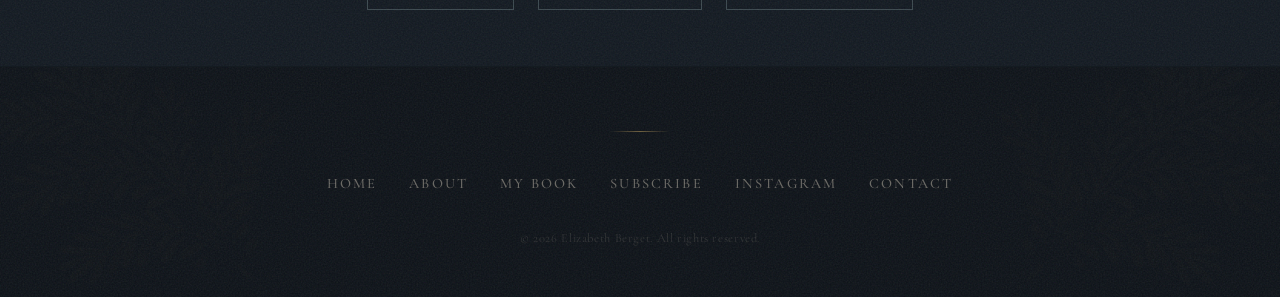
==== commit 43fe81dc: "Update homepage book copy, book page retailer text, about page cleanup - Homepage: replaced "What if" ====
--- a/about.html
+++ b/about.html
@@ -310,7 +310,7 @@
     <img src="images/lizfullwidth.webp" alt="">
   </div>
   <div class="about-hero-overlay">
-    <h1>Hi! I'm Elizabeth Berget!</h1>
+    <h1>About</h1>
   </div>
 </section>
 
@@ -402,7 +402,6 @@
 <section class="connect-strip" style="overflow: hidden;">
   <div class="reveal">
     <div class="gold-rule" style="margin-bottom: 2rem;"></div>
-    <p class="section-label">Find Elizabeth</p>
     <h2 class="section-title" style="margin-bottom: 0.5rem;">Let's Connect</h2>
     <div class="social-links">
       <a href="https://elizabethberget.substack.com" target="_blank" class="social-link">Substack</a>
@@ -428,7 +427,6 @@
     <a href="book.html">My Book</a>
     <a href="https://elizabethberget.substack.com" target="_blank">Subscribe</a>
     <a href="https://www.instagram.com/elizabeth_a_berget/" target="_blank">Instagram</a>
-    <a href="press.html">Press Kit</a>
     <a href="contact.html">Contact</a>
   </div>
   <p class="footer-copy" style="position:relative; z-index:5;">&copy; 2026 Elizabeth Berget. All rights reserved.</p>
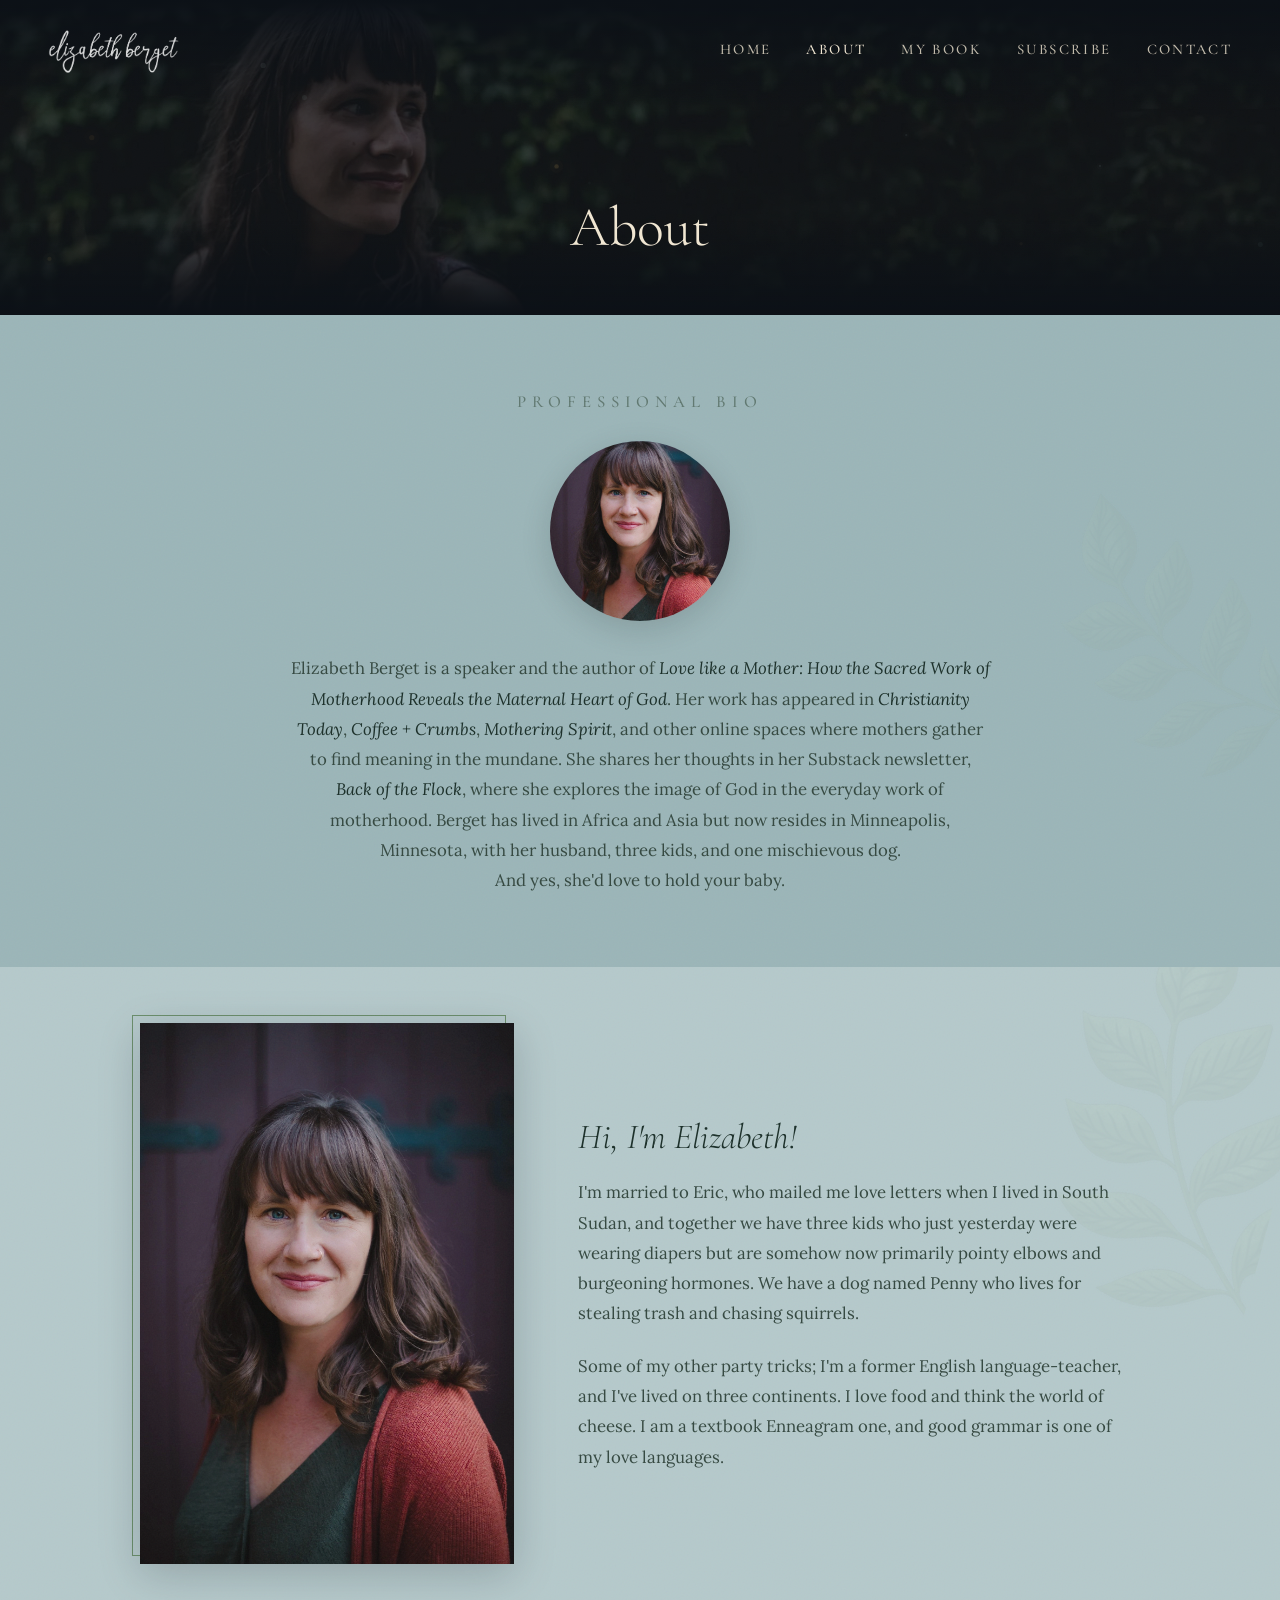
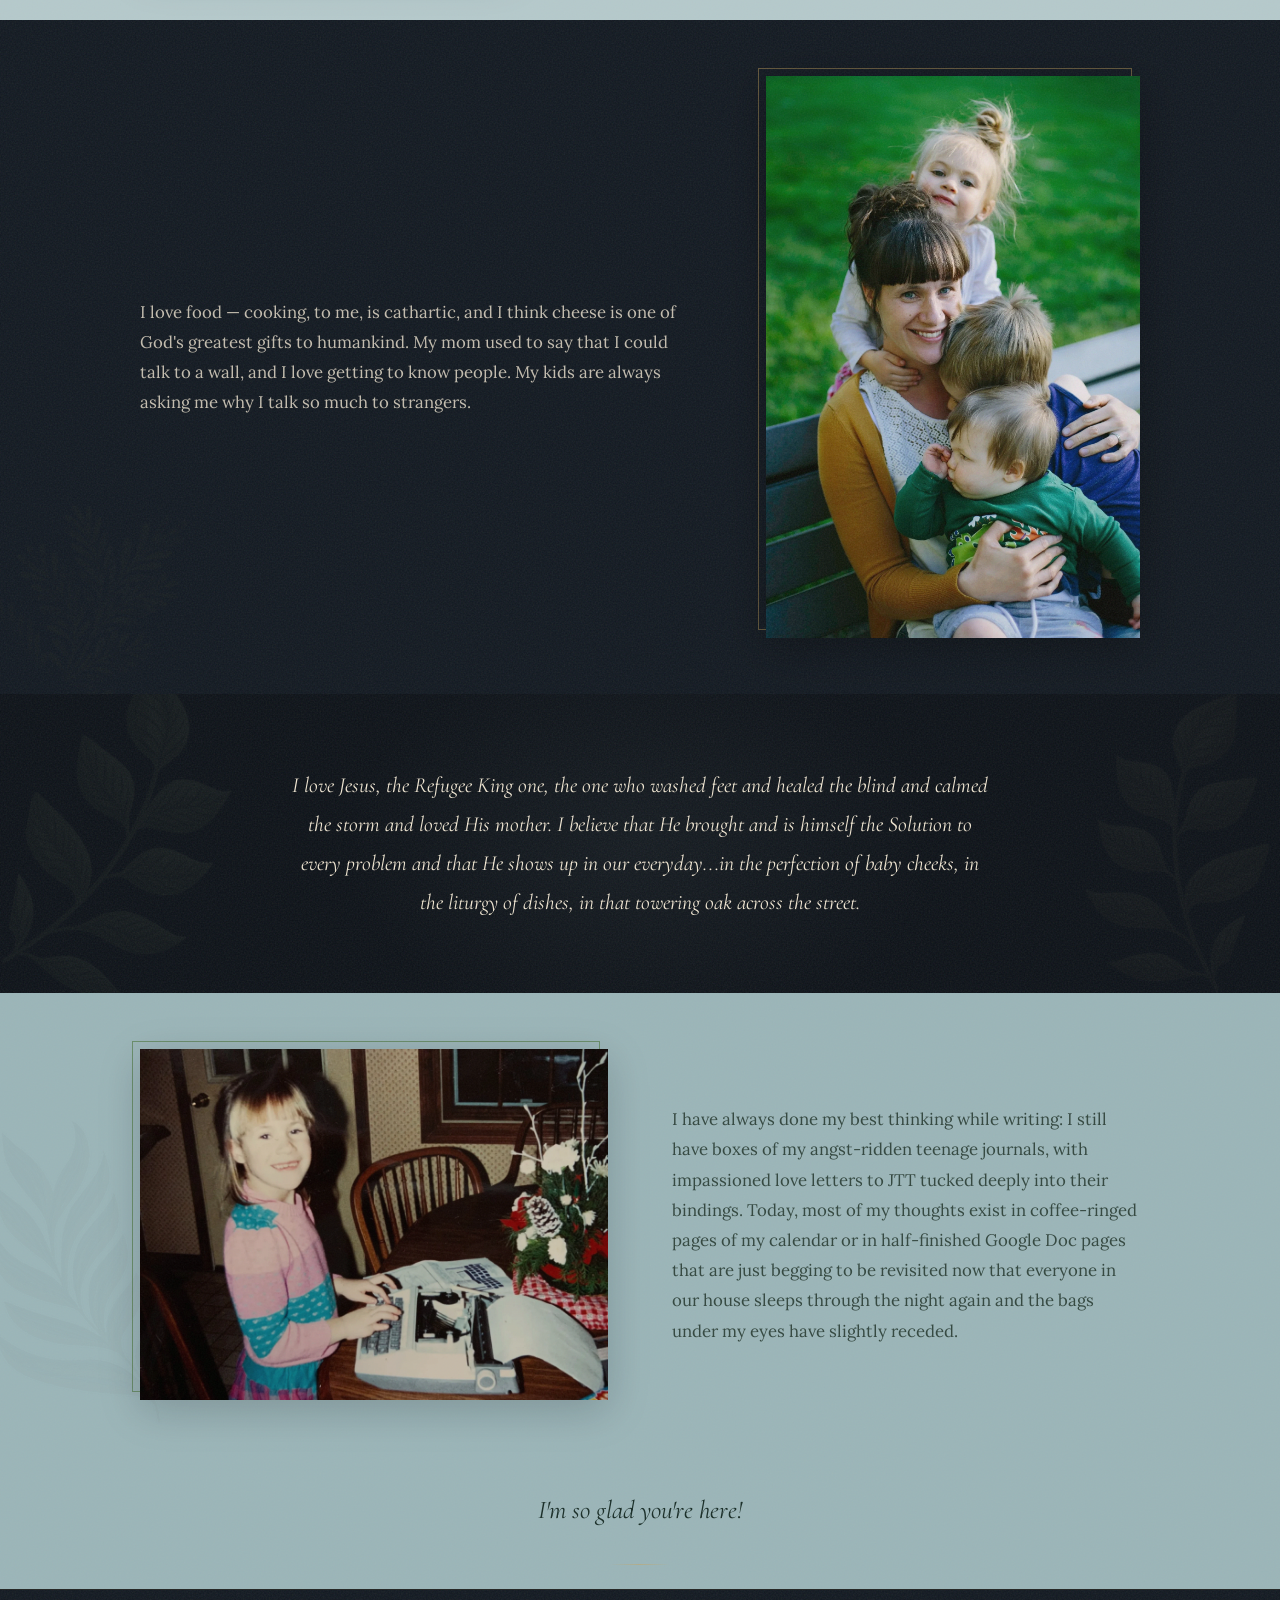
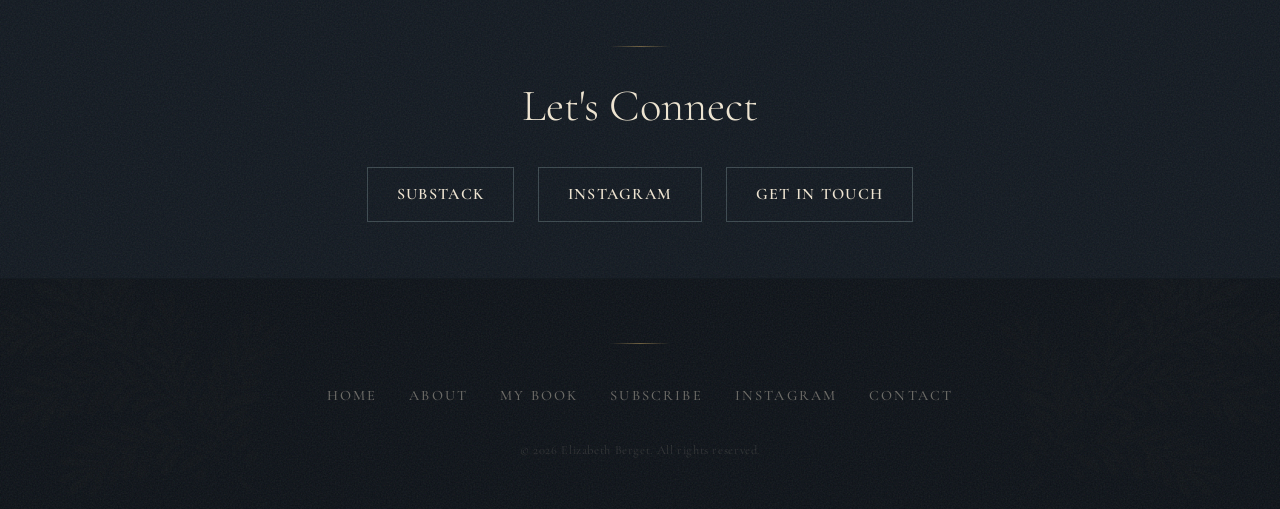
==== commit e714d14d: "Add headshot to Professional Bio section, soft return before closing line Co-Authored-By: Claude Opu" ====
--- a/about.html
+++ b/about.html
@@ -322,7 +322,8 @@
   </div>
   <div class="pro-bio-inner reveal">
     <p class="section-label">Professional Bio</p>
-    <p>Elizabeth Berget is a speaker and the author of <em>Love like a Mother: How the Sacred Work of Motherhood Reveals the Maternal Heart of God</em>. Her work has appeared in <em>Christianity Today</em>, <em>Coffee + Crumbs</em>, <em>Mothering Spirit</em>, and other online spaces where mothers gather to find meaning in the mundane. She shares her thoughts in her Substack newsletter, <em>Back of the Flock</em>, where she explores the image of God in the everyday work of motherhood. Berget has lived in Africa and Asia but now resides in Minneapolis, Minnesota, with her husband, three kids, and one mischievous dog. And yes, she'd love to hold your baby.</p>
+    <img src="images/about.webp" alt="Elizabeth Berget" style="width: 180px; height: 180px; object-fit: cover; border-radius: 50%; margin-bottom: 1.5rem; box-shadow: 0 8px 30px rgba(12,17,23,0.15);">
+    <p>Elizabeth Berget is a speaker and the author of <em>Love like a Mother: How the Sacred Work of Motherhood Reveals the Maternal Heart of God</em>. Her work has appeared in <em>Christianity Today</em>, <em>Coffee + Crumbs</em>, <em>Mothering Spirit</em>, and other online spaces where mothers gather to find meaning in the mundane. She shares her thoughts in her Substack newsletter, <em>Back of the Flock</em>, where she explores the image of God in the everyday work of motherhood. Berget has lived in Africa and Asia but now resides in Minneapolis, Minnesota, with her husband, three kids, and one mischievous dog.<br>And yes, she'd love to hold your baby.</p>
   </div>
 </section>
 
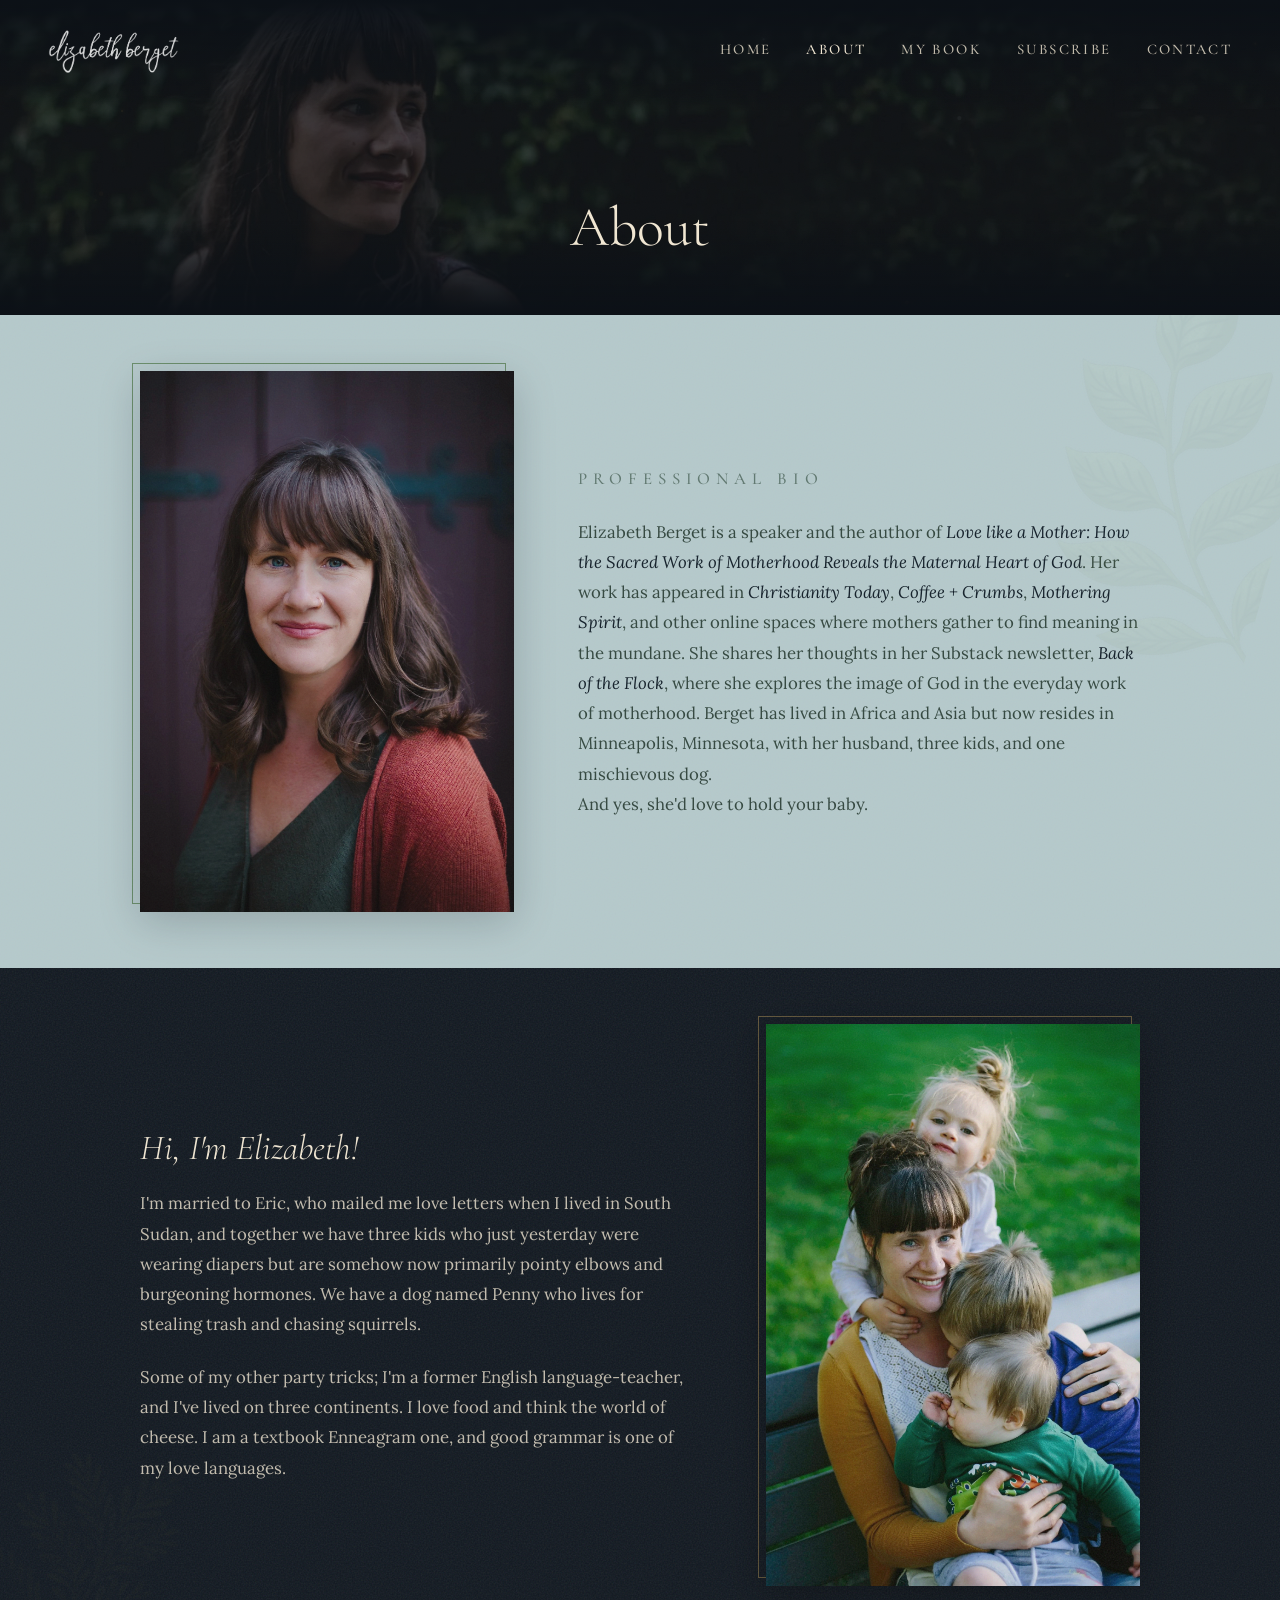
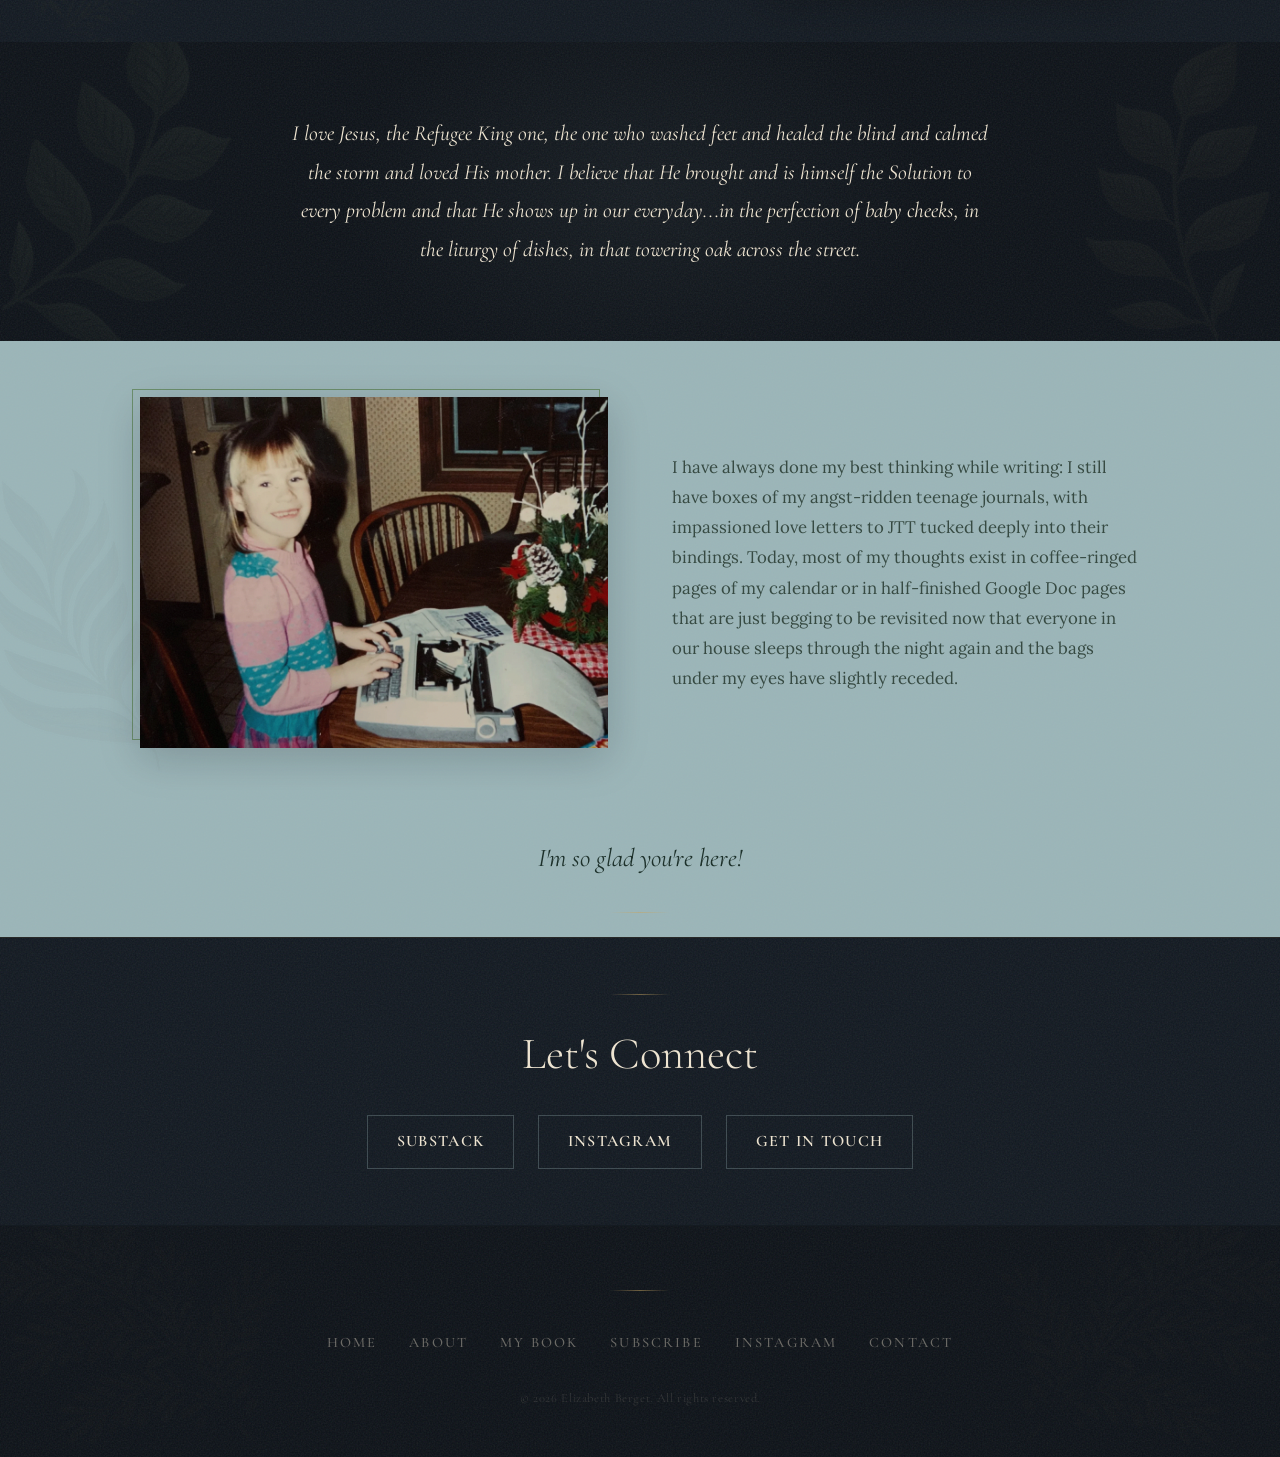
==== commit 07b94810: "Reorganize about page: pro bio with photo in block 1, personal intro moved to dark block 2 Co-Author" ====
--- a/about.html
+++ b/about.html
@@ -315,20 +315,7 @@
 </section>
 
 
-<!-- ===== PROFESSIONAL BIO (blue mist) ===== -->
-<section class="pro-bio light" style="overflow: hidden;">
-  <div class="art-leaf" style="right: 2%; top: 50%; transform: translateY(-50%) rotate(-25deg); width: 180px; opacity: 0.04;">
-    <img src="images/art/green-leaf.png" alt="">
-  </div>
-  <div class="pro-bio-inner reveal">
-    <p class="section-label">Professional Bio</p>
-    <img src="images/about.webp" alt="Elizabeth Berget" style="width: 180px; height: 180px; object-fit: cover; border-radius: 50%; margin-bottom: 1.5rem; box-shadow: 0 8px 30px rgba(12,17,23,0.15);">
-    <p>Elizabeth Berget is a speaker and the author of <em>Love like a Mother: How the Sacred Work of Motherhood Reveals the Maternal Heart of God</em>. Her work has appeared in <em>Christianity Today</em>, <em>Coffee + Crumbs</em>, <em>Mothering Spirit</em>, and other online spaces where mothers gather to find meaning in the mundane. She shares her thoughts in her Substack newsletter, <em>Back of the Flock</em>, where she explores the image of God in the everyday work of motherhood. Berget has lived in Africa and Asia but now resides in Minneapolis, Minnesota, with her husband, three kids, and one mischievous dog.<br>And yes, she'd love to hold your baby.</p>
-  </div>
-</section>
-
-
-<!-- ===== STORY BLOCK 1 (blue pale) ===== -->
+<!-- ===== STORY BLOCK 1 — PROFESSIONAL BIO (blue pale) ===== -->
 <section class="story-block pale" style="overflow: hidden;">
   <div class="art-leaf" style="right: -1%; top: -10%; width: 240px; opacity: 0.06; transform: rotate(15deg);">
     <img src="images/art/green-leaf.png" alt="">
@@ -338,9 +325,8 @@
       <img src="images/about.webp" alt="Elizabeth Berget">
     </figure>
     <div class="story-text reveal reveal-d1">
-      <h2 class="story-greeting">Hi, I'm Elizabeth!</h2>
-      <p>I'm married to Eric, who mailed me love letters when I lived in South Sudan, and together we have three kids who just yesterday were wearing diapers but are somehow now primarily pointy elbows and burgeoning hormones. We have a dog named Penny who lives for stealing trash and chasing squirrels.</p>
-      <p>Some of my other party tricks; I'm a former English language-teacher, and I've lived on three continents. I love food and think the world of cheese. I am a textbook Enneagram one, and good grammar is one of my love languages.</p>
+      <p class="section-label" style="text-align: left; color: var(--ink-faint);">Professional Bio</p>
+      <p>Elizabeth Berget is a speaker and the author of <em>Love like a Mother: How the Sacred Work of Motherhood Reveals the Maternal Heart of God</em>. Her work has appeared in <em>Christianity Today</em>, <em>Coffee + Crumbs</em>, <em>Mothering Spirit</em>, and other online spaces where mothers gather to find meaning in the mundane. She shares her thoughts in her Substack newsletter, <em>Back of the Flock</em>, where she explores the image of God in the everyday work of motherhood. Berget has lived in Africa and Asia but now resides in Minneapolis, Minnesota, with her husband, three kids, and one mischievous dog.<br>And yes, she'd love to hold your baby.</p>
     </div>
   </div>
 </section>
@@ -356,7 +342,9 @@
       <img src="images/liz-kids.webp" alt="Elizabeth with her kids">
     </figure>
     <div class="story-text reveal reveal-d1">
-      <p>I love food — cooking, to me, is cathartic, and I think cheese is one of God's greatest gifts to humankind. My mom used to say that I could talk to a wall, and I love getting to know people. My kids are always asking me why I talk so much to strangers.</p>
+      <h2 class="story-greeting" style="color: var(--cream);">Hi, I'm Elizabeth!</h2>
+      <p>I'm married to Eric, who mailed me love letters when I lived in South Sudan, and together we have three kids who just yesterday were wearing diapers but are somehow now primarily pointy elbows and burgeoning hormones. We have a dog named Penny who lives for stealing trash and chasing squirrels.</p>
+      <p>Some of my other party tricks; I'm a former English language-teacher, and I've lived on three continents. I love food and think the world of cheese. I am a textbook Enneagram one, and good grammar is one of my love languages.</p>
     </div>
   </div>
 </section>
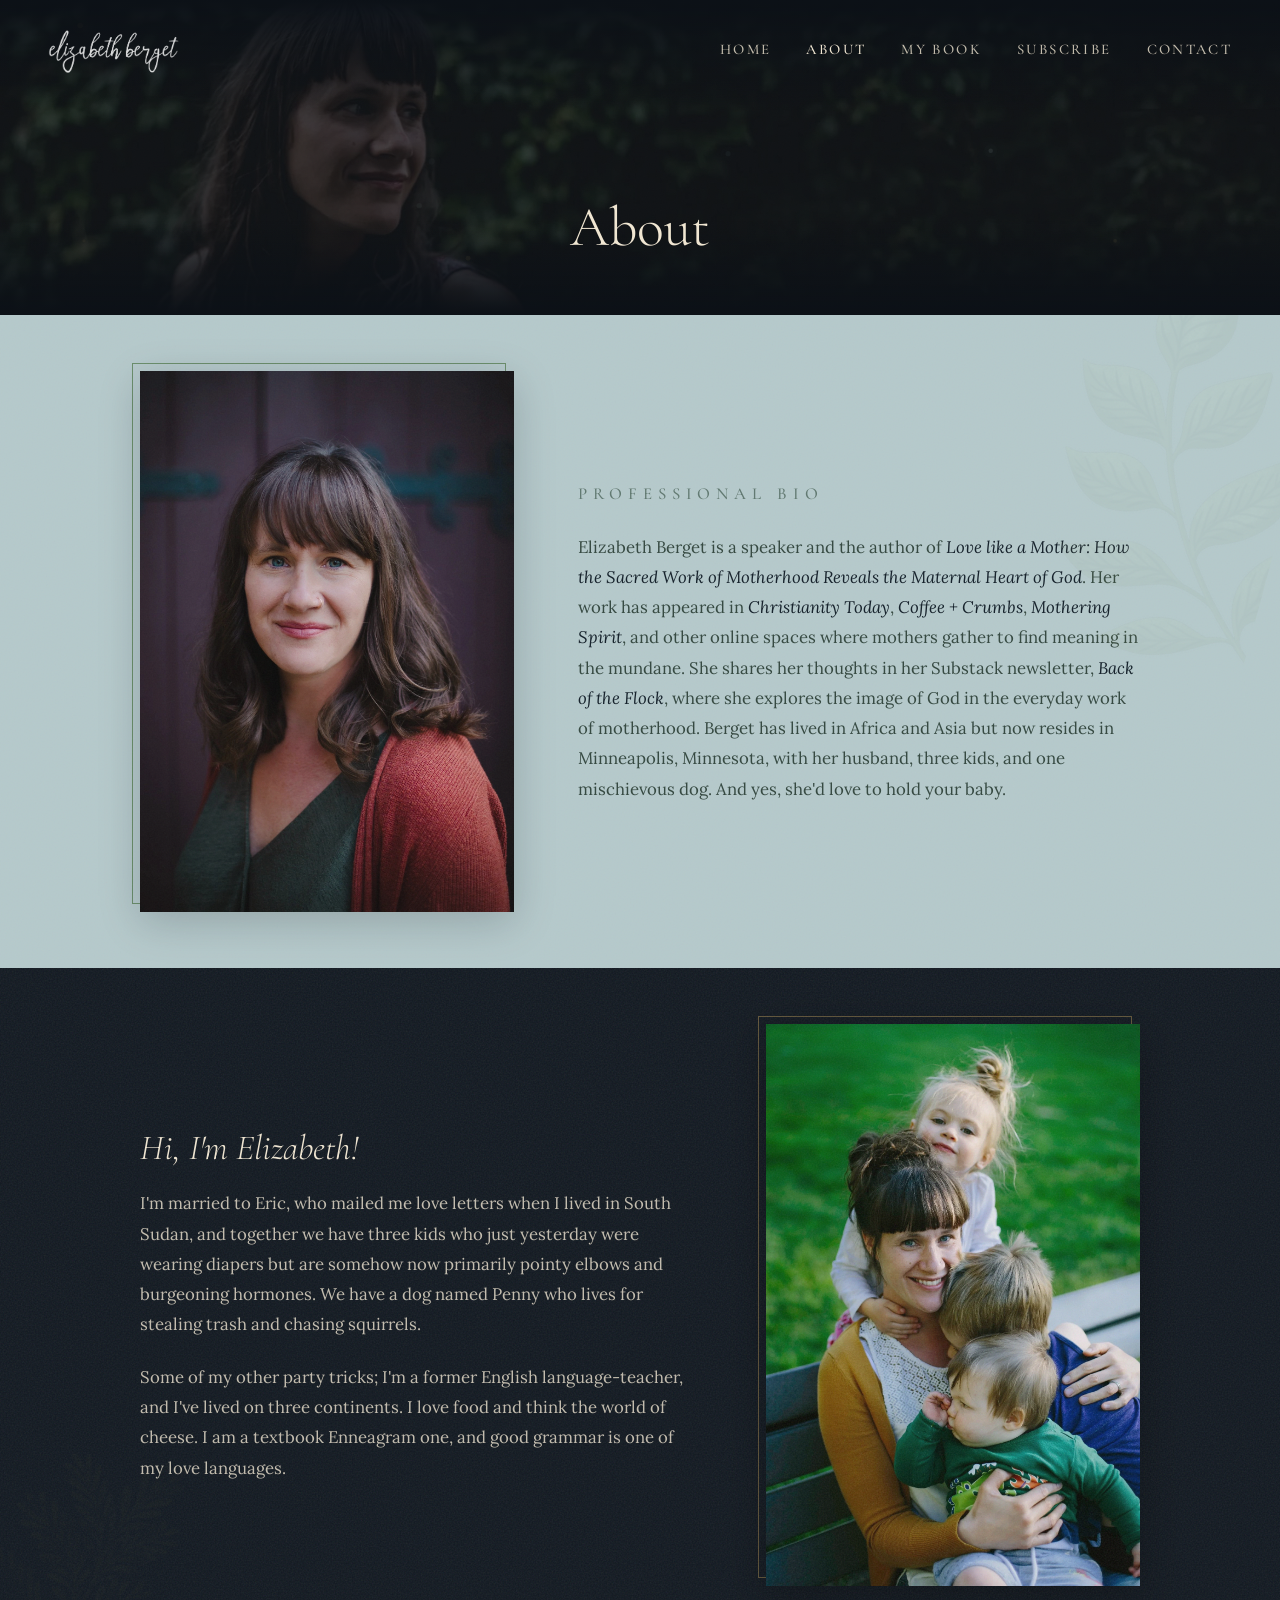
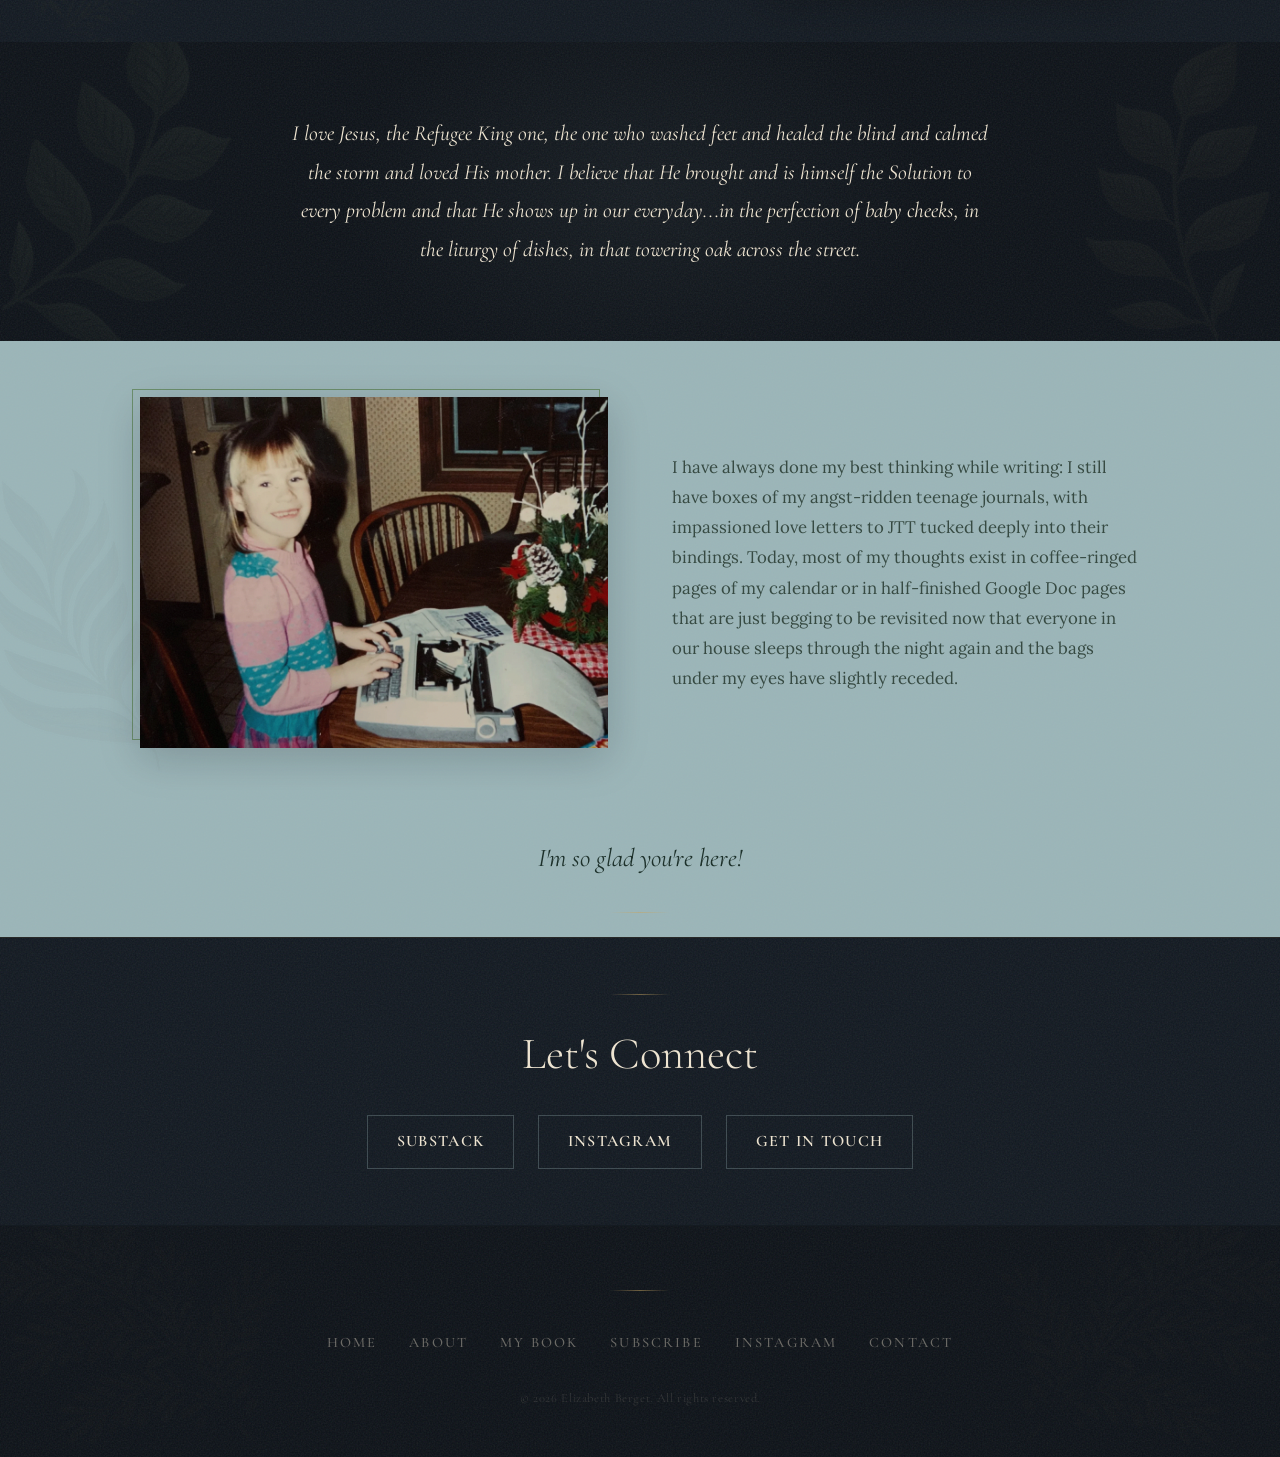
==== commit df564caa: "Remove line break before closing sentence in pro bio Co-Authored-By: Claude Opus 4.6 <noreply@anthro" ====
--- a/about.html
+++ b/about.html
@@ -326,7 +326,7 @@
     </figure>
     <div class="story-text reveal reveal-d1">
       <p class="section-label" style="text-align: left; color: var(--ink-faint);">Professional Bio</p>
-      <p>Elizabeth Berget is a speaker and the author of <em>Love like a Mother: How the Sacred Work of Motherhood Reveals the Maternal Heart of God</em>. Her work has appeared in <em>Christianity Today</em>, <em>Coffee + Crumbs</em>, <em>Mothering Spirit</em>, and other online spaces where mothers gather to find meaning in the mundane. She shares her thoughts in her Substack newsletter, <em>Back of the Flock</em>, where she explores the image of God in the everyday work of motherhood. Berget has lived in Africa and Asia but now resides in Minneapolis, Minnesota, with her husband, three kids, and one mischievous dog.<br>And yes, she'd love to hold your baby.</p>
+      <p>Elizabeth Berget is a speaker and the author of <em>Love like a Mother: How the Sacred Work of Motherhood Reveals the Maternal Heart of God</em>. Her work has appeared in <em>Christianity Today</em>, <em>Coffee + Crumbs</em>, <em>Mothering Spirit</em>, and other online spaces where mothers gather to find meaning in the mundane. She shares her thoughts in her Substack newsletter, <em>Back of the Flock</em>, where she explores the image of God in the everyday work of motherhood. Berget has lived in Africa and Asia but now resides in Minneapolis, Minnesota, with her husband, three kids, and one mischievous dog. And yes, she'd love to hold your baby.</p>
     </div>
   </div>
 </section>
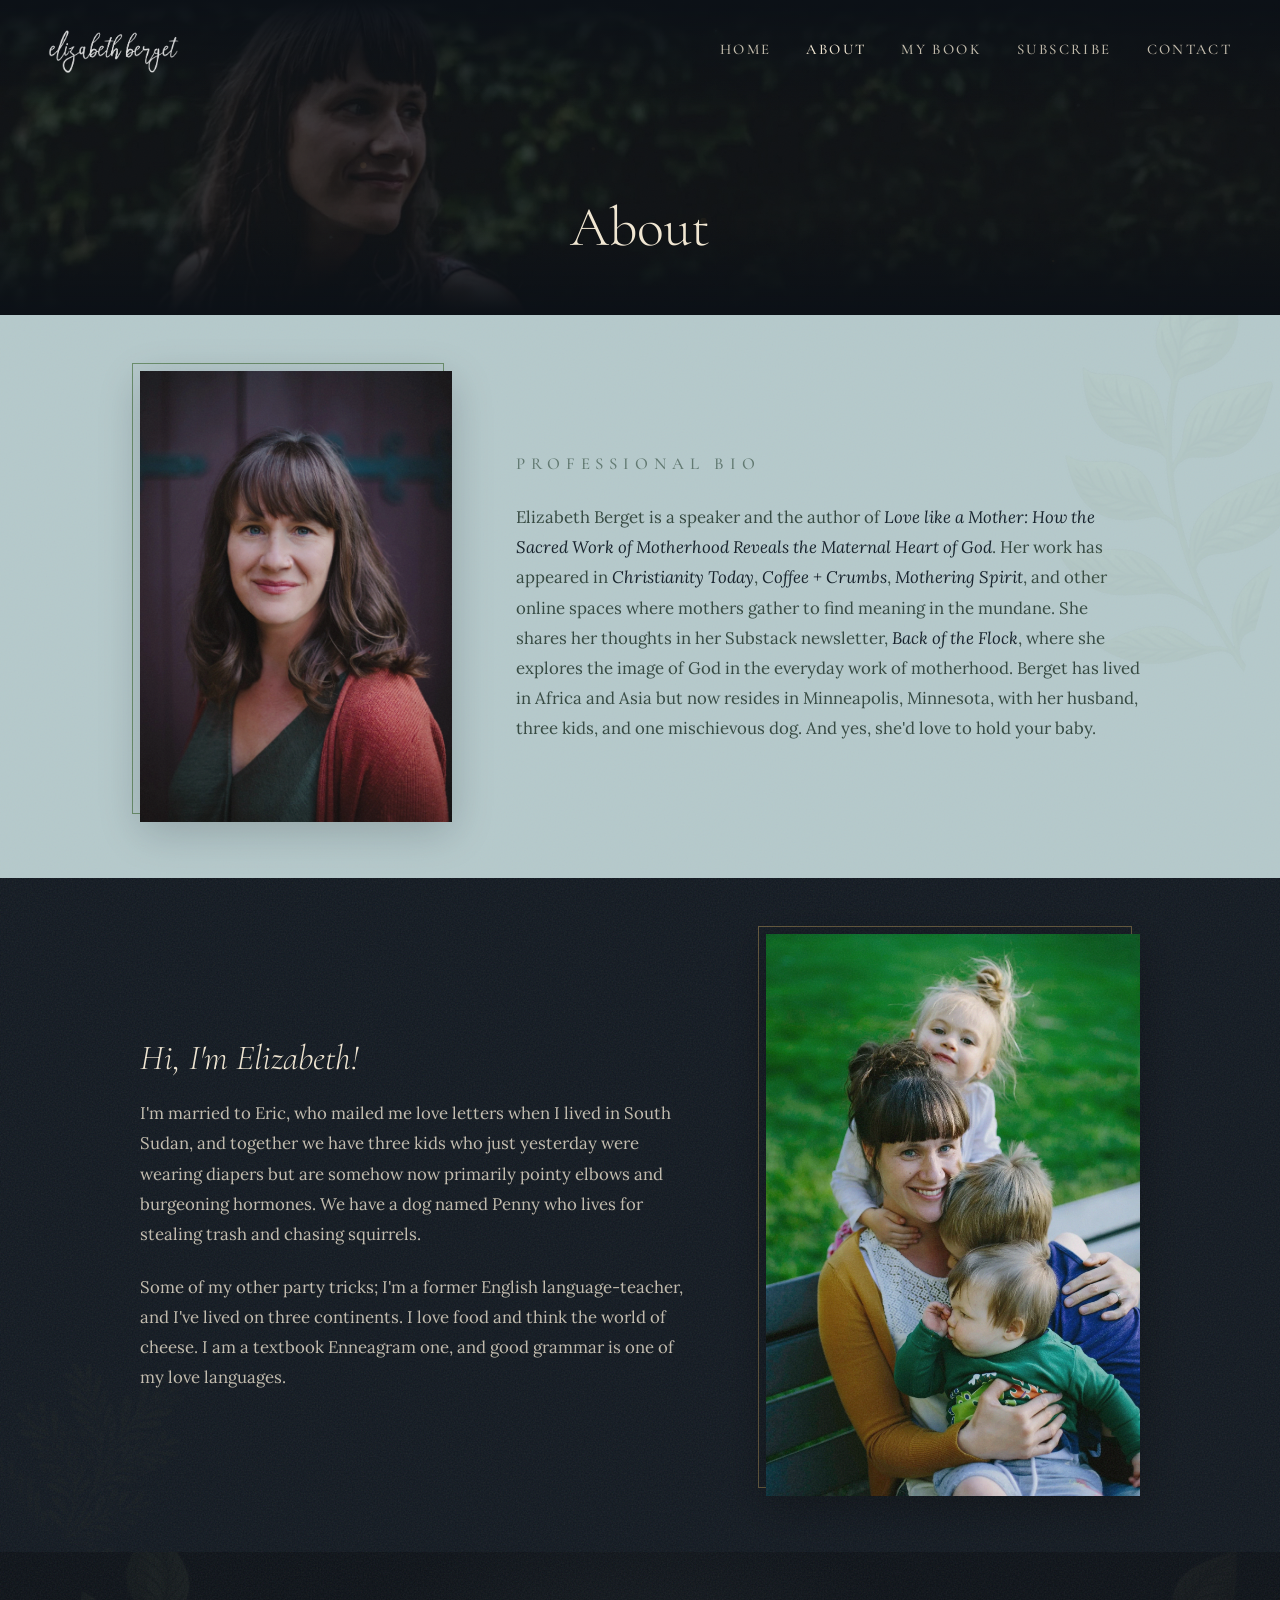
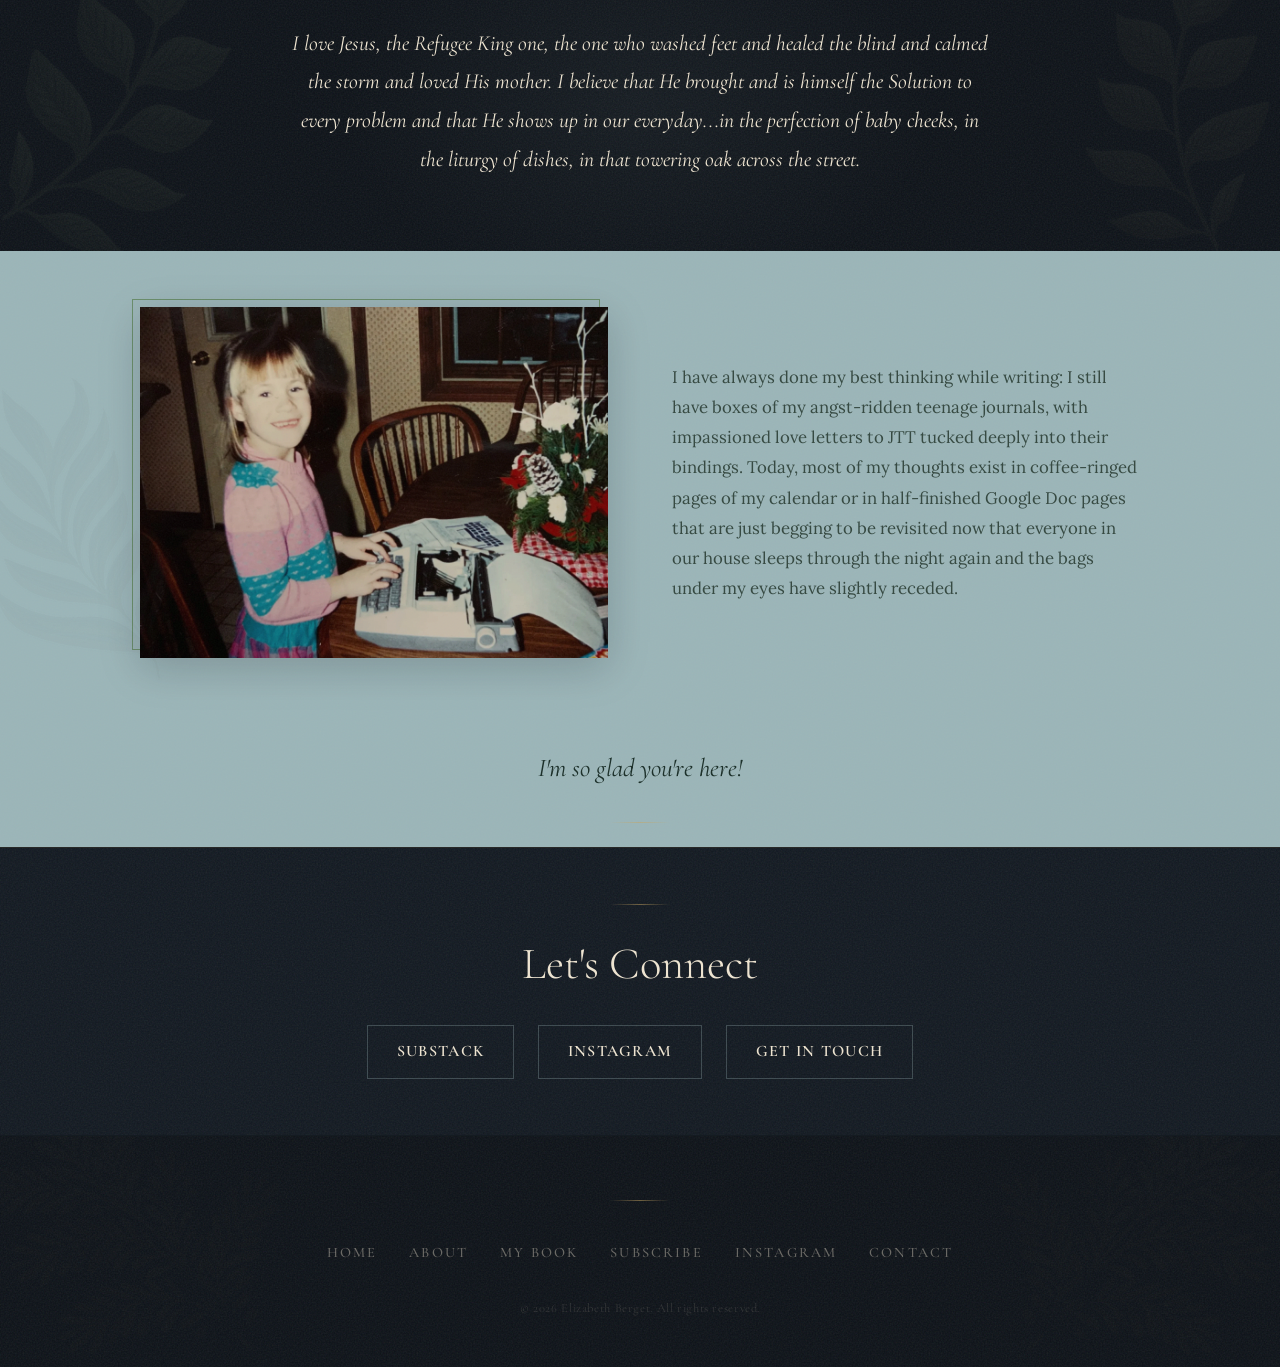
==== commit dd1eeea4: "Reduce pro bio image column size Co-Authored-By: Claude Opus 4.6 <noreply@anthropic.com>" ====
--- a/about.html
+++ b/about.html
@@ -80,7 +80,7 @@
   .story-block.pale .story-text em { color: var(--midnight-blue); }
   .story-block.pale .story-photo::before { border-color: #6A8E6B; }
   .story-block.pale .story-photo img { box-shadow: 0 10px 40px rgba(12,17,23,0.2); }
-  .story-block.pale .story-block-inner { grid-template-columns: 2fr 3fr; }
+  .story-block.pale .story-block-inner { grid-template-columns: 1fr 2fr; }
 
   /* Sage = midnight dark */
   .story-block.sage { background: var(--midnight-warm); }
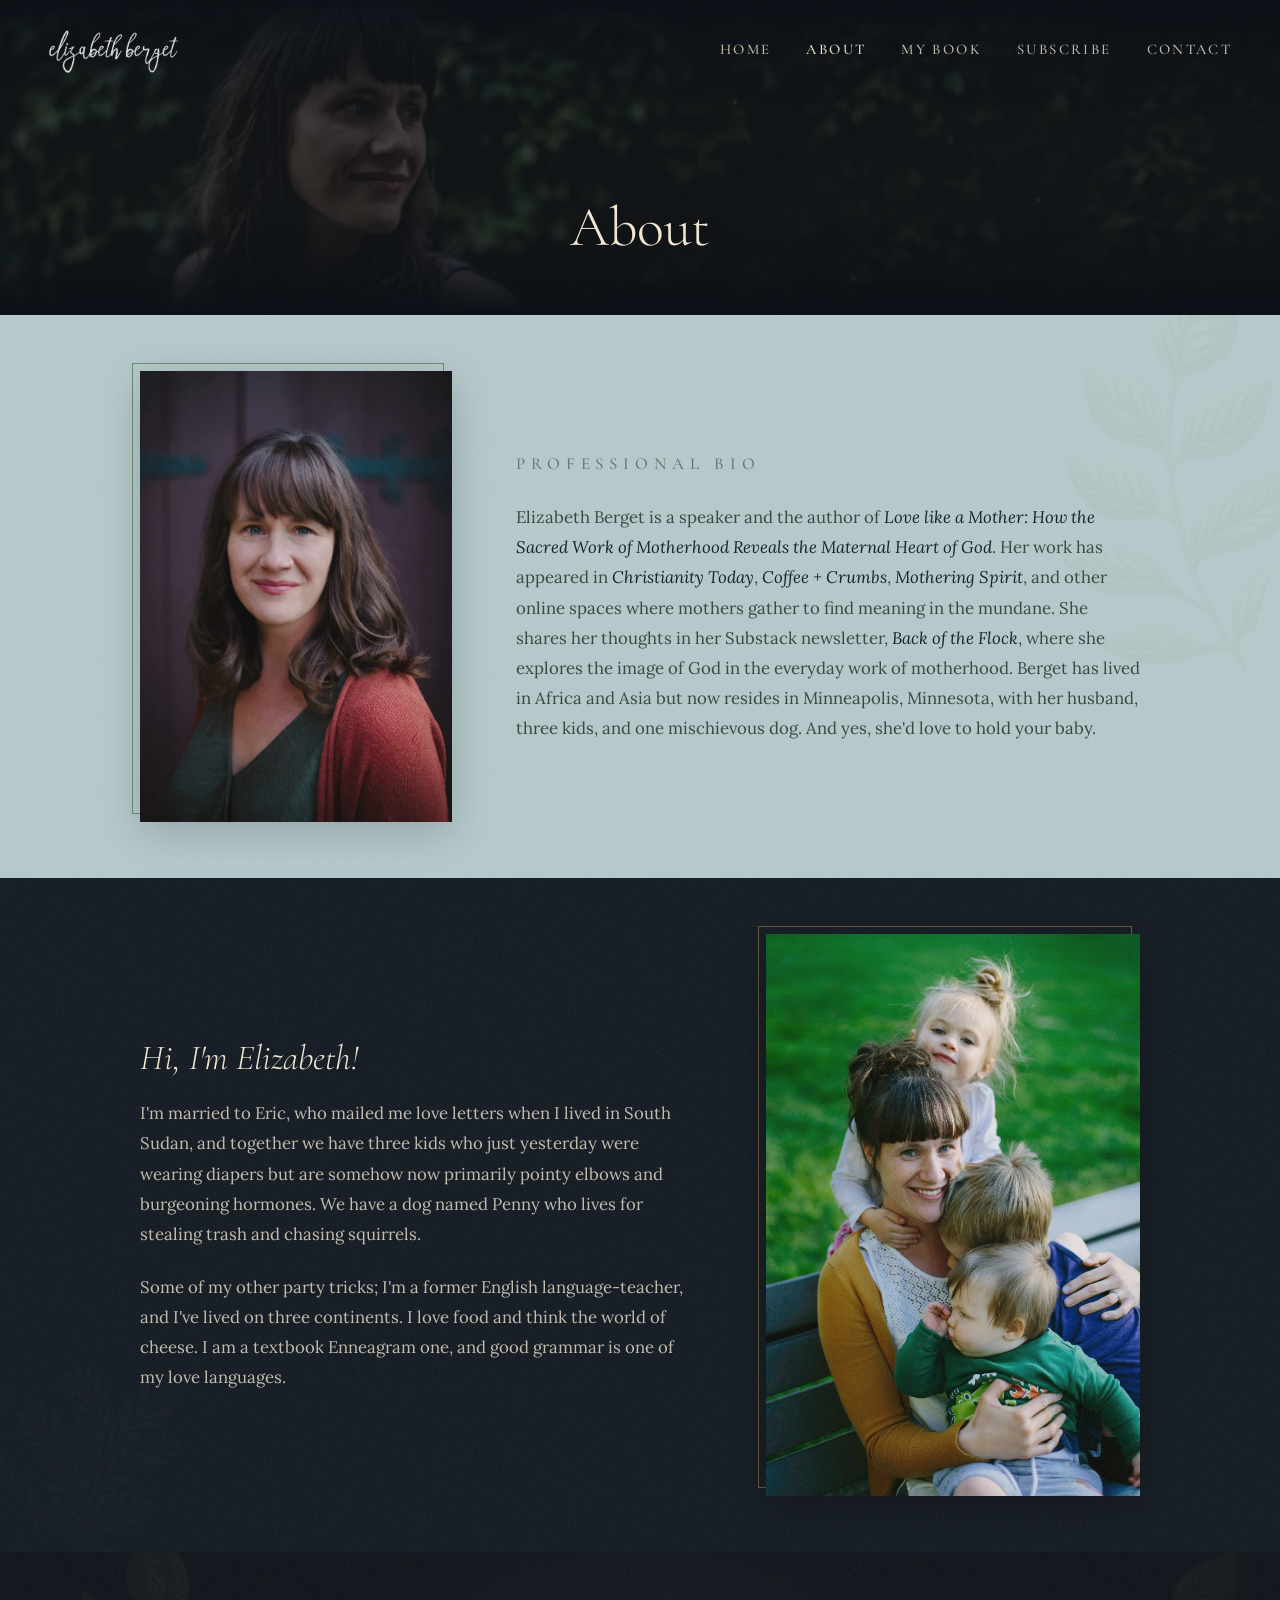
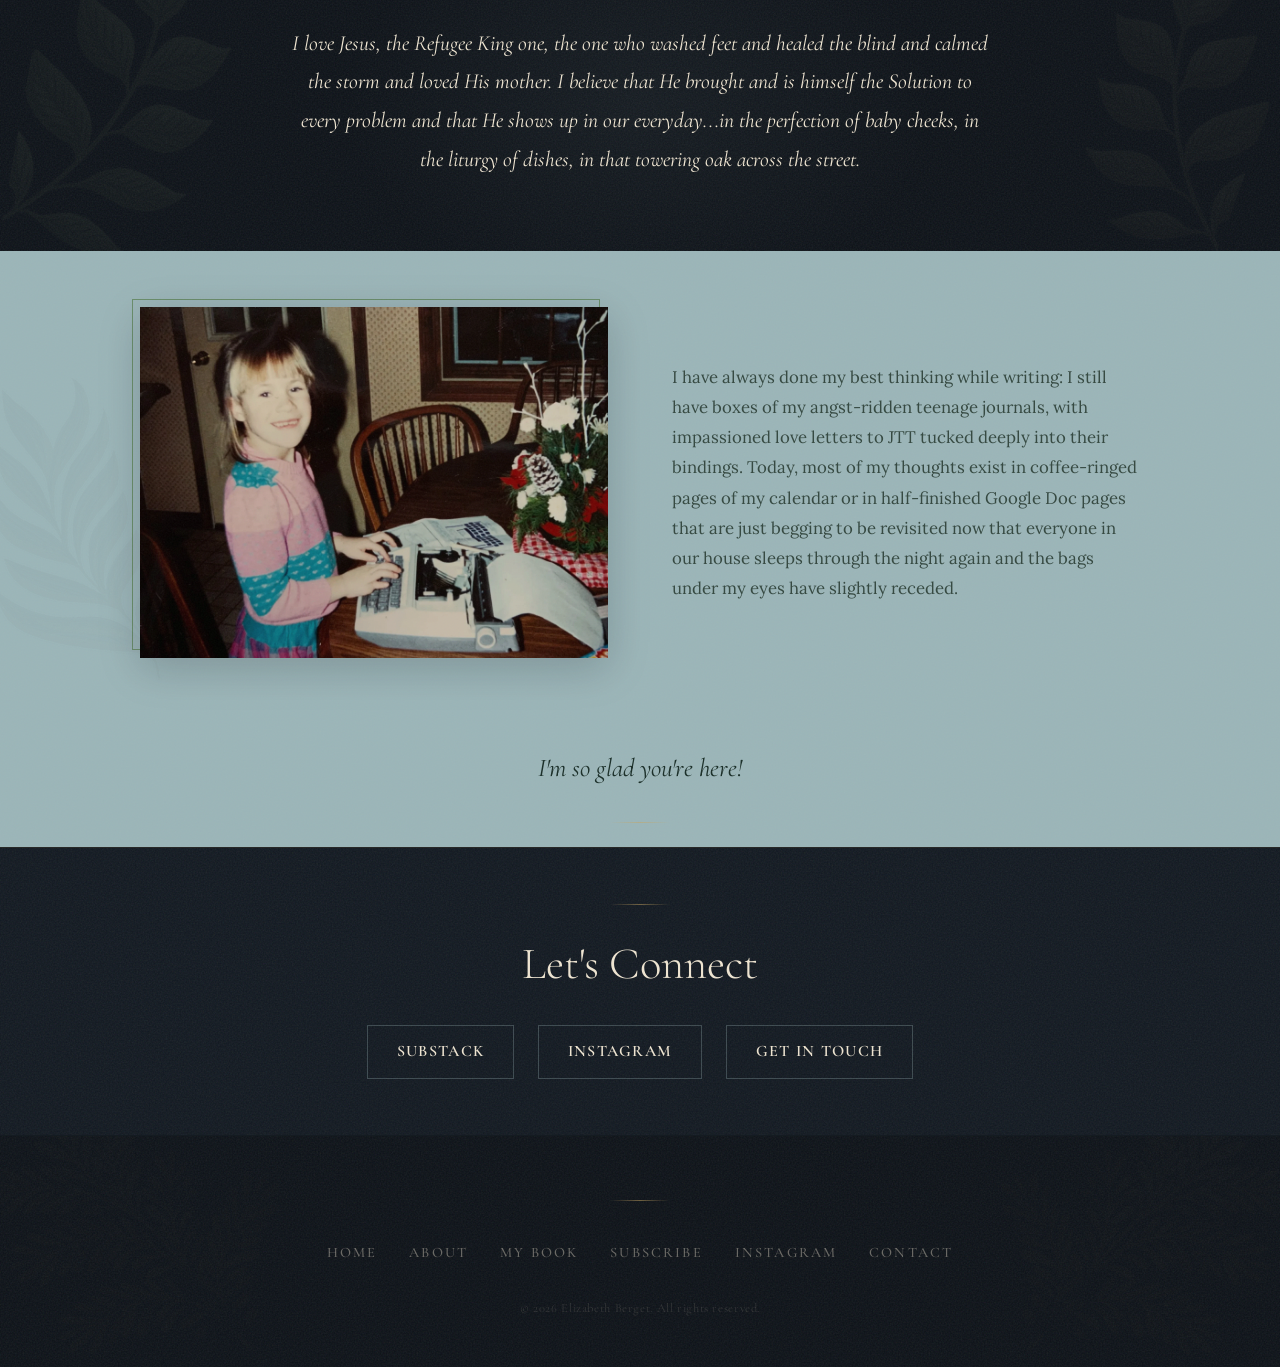
==== commit 6828a8ed: "Add Discussion Guide section to book page, fix mobile layout on about page - New Discussion Guide se" ====
--- a/about.html
+++ b/about.html
@@ -263,7 +263,9 @@
 
   /* ===== RESPONSIVE ===== */
   @media (max-width: 900px) {
-    .story-block-inner {
+    .story-block-inner,
+    .story-block.sage .story-block-inner,
+    .story-block.pale .story-block-inner {
       grid-template-columns: 1fr; gap: 2.5rem; max-width: 520px;
     }
     .story-block.reversed .story-photo { order: 0; }
